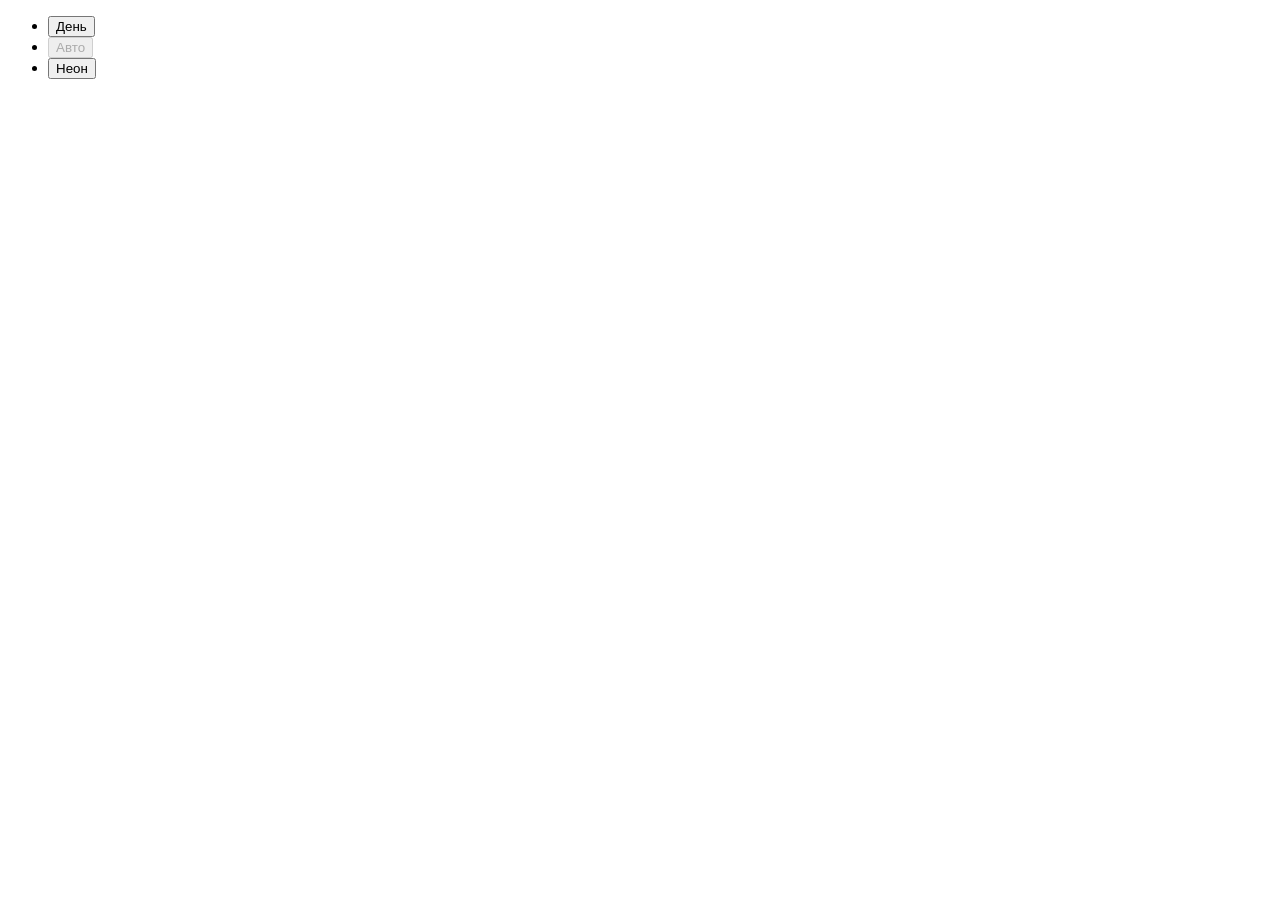
==== index.html @ 3987cfb6 "Initial commit" ====
<!DOCTYPE html>
<html lang="ru">
  <head>
    <meta charset="UTF-8" />
    <meta http-equiv="X-UA-Compatible" content="IE=edge" />
    <meta name="viewport" content="width=device-width, initial-scale=1.0" />
    <title>Сложно сосредоточиться</title>
  </head>
  <body class="page">
    <header class="header decorated-zone">
      <nav class="header__theme-menu">
        <ul class="header__theme-menu-list">
          <li class="header__theme-menu-item">
            <button
              class="header__theme-menu-button header__theme-menu-button_type_light"
            >
              День
            </button>
          </li>
          <li class="header__theme-menu-item">
            <button
              class="header__theme-menu-button header__theme-menu-button_active header__theme-menu-button_type_auto"
              disabled
            >
              Авто
            </button>
          </li>
          <li class="header__theme-menu-item">
            <button
              class="header__theme-menu-button header__theme-menu-button_type_dark"
            >
              Неон
            </button>
          </li>
        </ul>
      </nav>
    </header>
    <script src="./scripts/script.js"></script>
  </body>
</html>
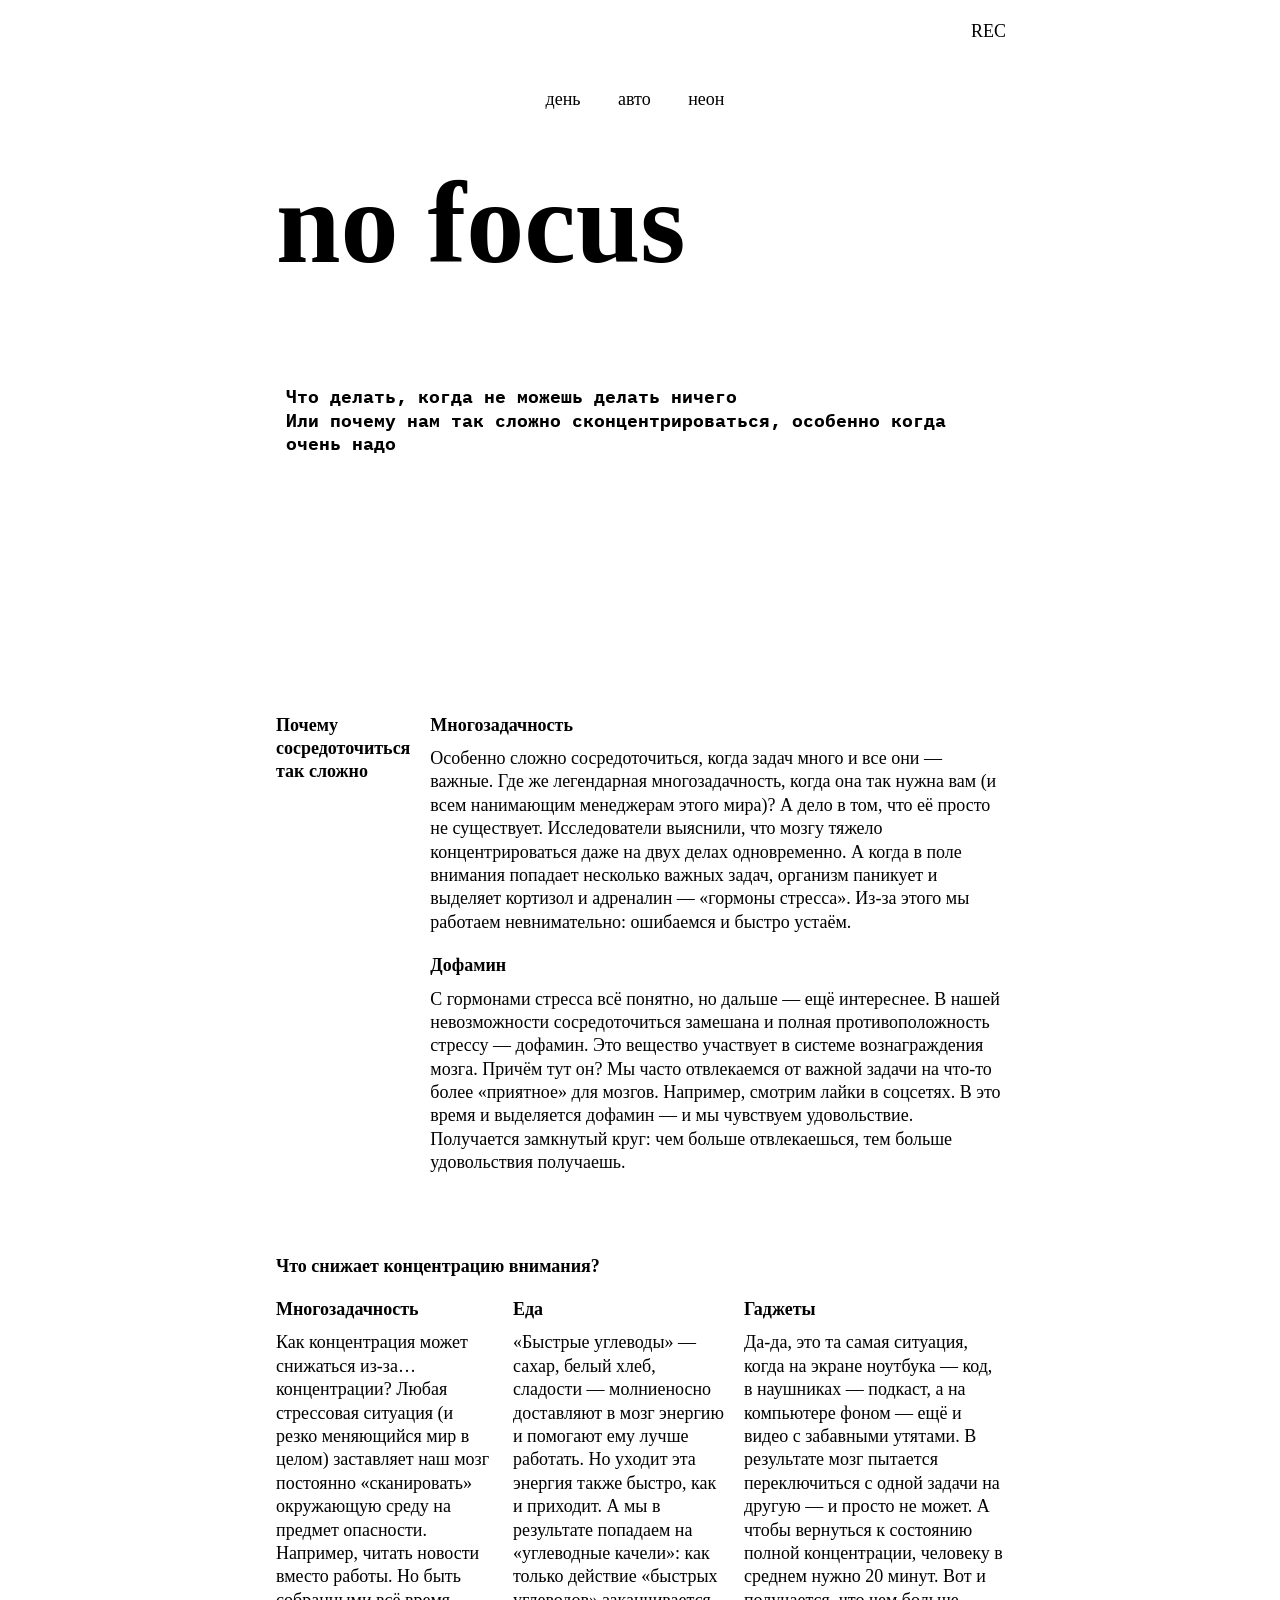
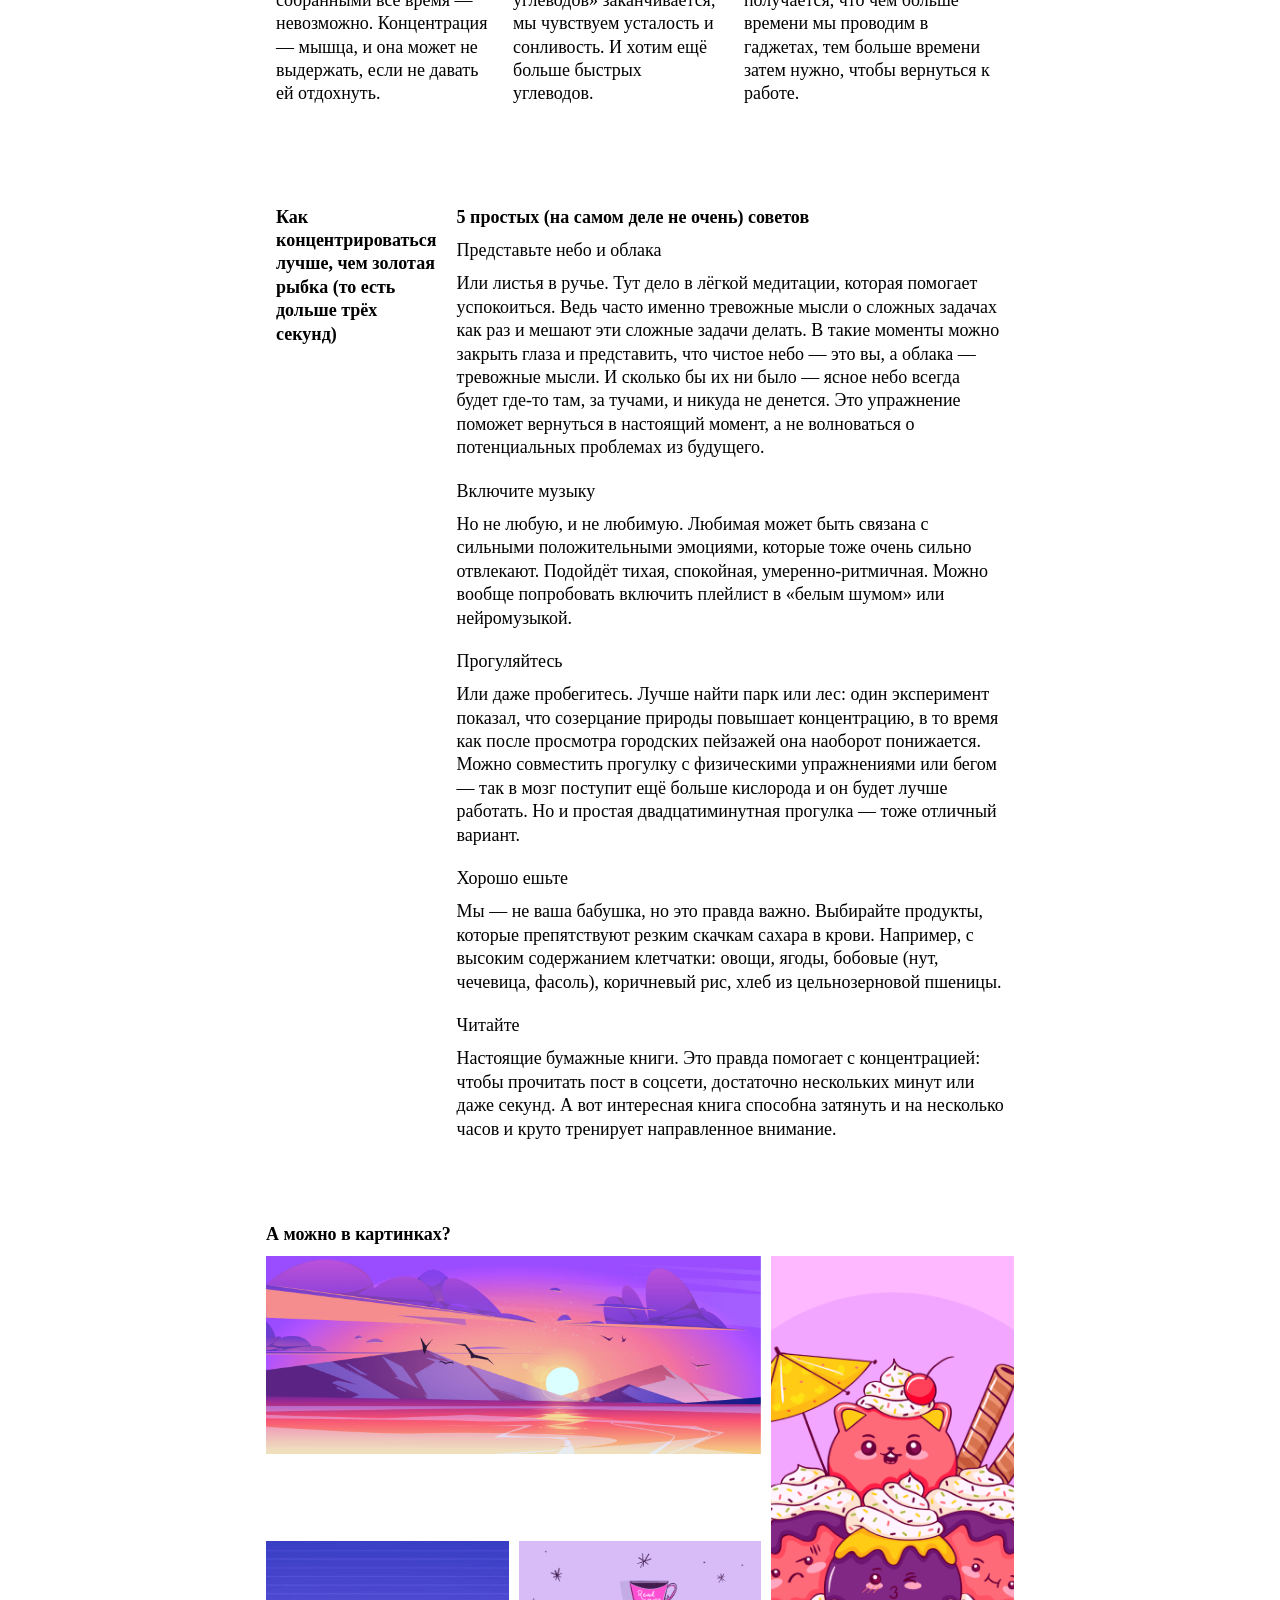
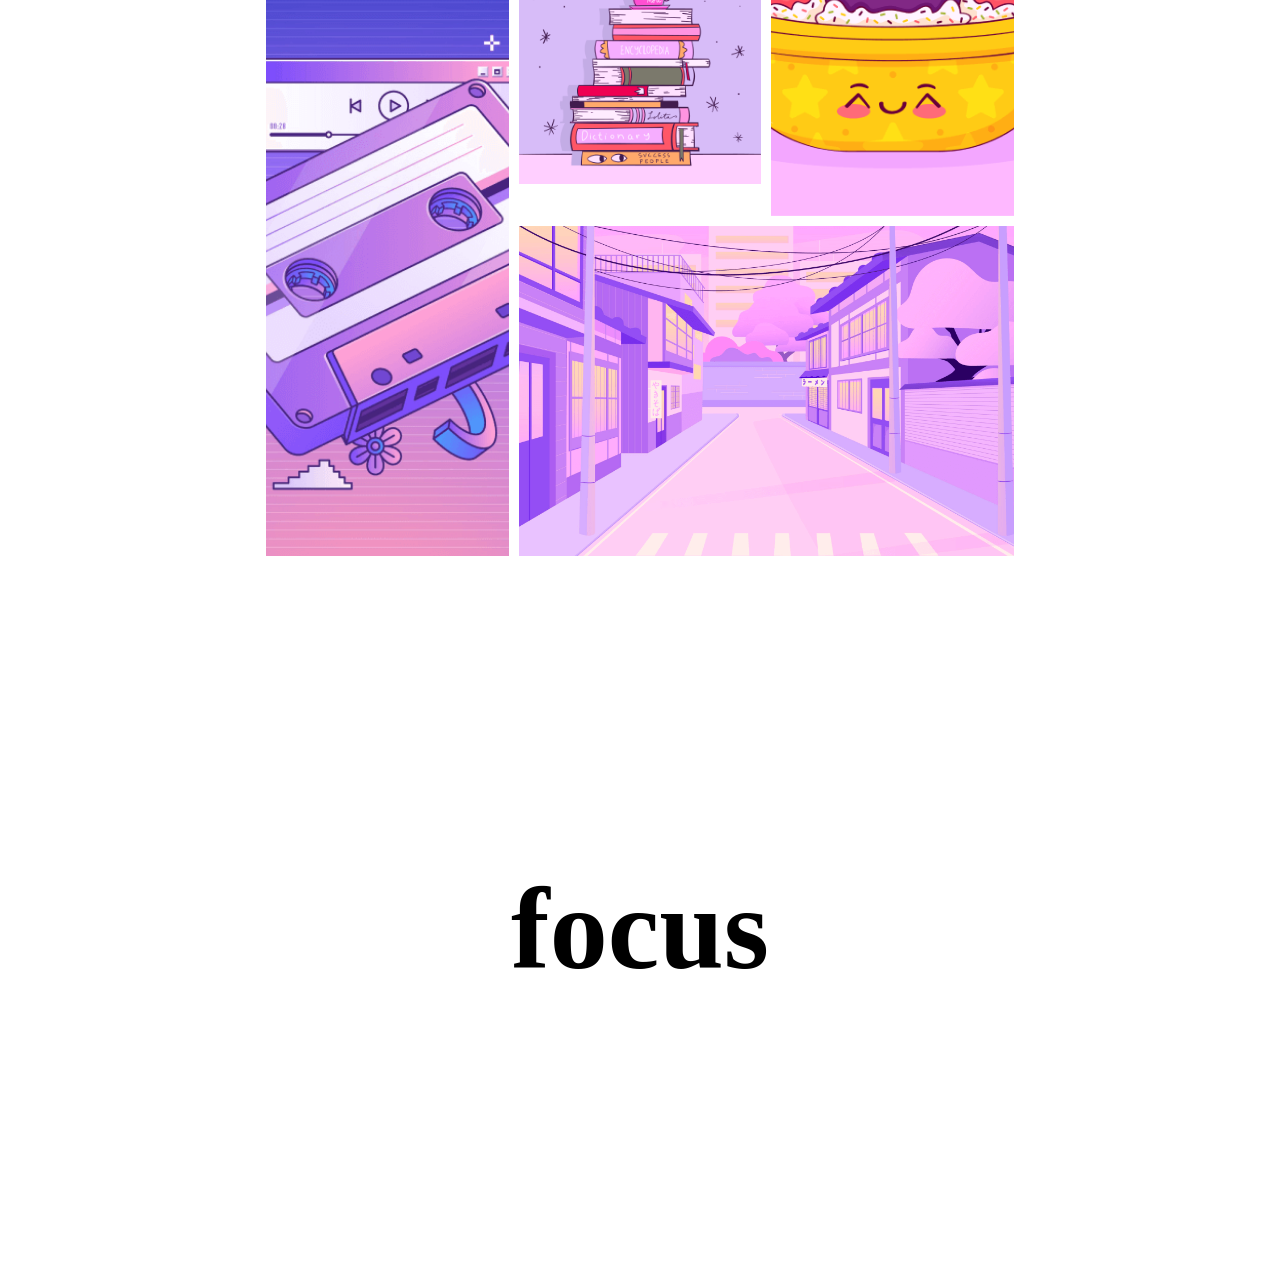
==== commit 0877e189: "first" ====
--- a/index.html
+++ b/index.html
@@ -4,10 +4,19 @@
     <meta charset="UTF-8" />
     <meta http-equiv="X-UA-Compatible" content="IE=edge" />
     <meta name="viewport" content="width=device-width, initial-scale=1.0" />
+    <meta name="color-scheme" content="light dark">
     <title>Сложно сосредоточиться</title>
+    <link rel="stylesheet" href="./fonts/fonts.css">
+    <link rel="stylesheet" href="./styles/globals.css">
+    <link rel="stylesheet" href="./styles/variables.css">
+    <link rel="stylesheet" href="./styles/style.css">
+    <link rel="stylesheet" href="./styles/dark.css">
+    <link rel="stylesheet" href="./styles/light.css">
+    <link rel="icon" href="./images/favicon.ico">
   </head>
   <body class="page">
-    <header class="header decorated-zone">
+    <header class="content-section header decorated-zone">
+    <div class="header-rec"></div>
       <nav class="header__theme-menu">
         <ul class="header__theme-menu-list">
           <li class="header__theme-menu-item">
@@ -34,7 +43,84 @@
           </li>
         </ul>
       </nav>
+      <h1 class="header-title title-decor mb-55">no focus</h1>
+      <p class="header-text"> <span class="bg-pink">Что делать, когда не можешь делать ничего <br>
+        Или почему нам так сложно сконцентрироваться, особенно когда очень надо</p>
     </header>
+    <main class="main">
+      <section class="why content-section">
+        <h2 class="heading mb-20">Почему сосредоточиться так сложно</h2>
+        <ul class="why-ul-list">
+          <li>
+            <h3 class="heading"><span class="bg-pink">
+              Многозадачность</span>
+            </h3>
+            <p class="section-text mb-20">Особенно сложно сосредоточиться, когда задач много и все они — важные. Где же легендарная многозадачность, когда она так нужна вам (и всем нанимающим менеджерам этого мира)? А дело в том, что её просто не существует. Исследователи выяснили, что мозгу тяжело концентрироваться даже на двух делах одновременно. А когда в поле внимания попадает несколько важных задач, организм паникует и выделяет кортизол и адреналин — «гормоны стресса». Из-за этого мы работаем невнимательно: ошибаемся и быстро устаём.</p>
+          </li>
+          <li>
+            <h3 class="heading"><span class="bg-pink">Дофамин</span></h3>
+            <p class="section-text">С гормонами стресса всё понятно, но дальше — ещё интереснее. В нашей невозможности сосредоточиться замешана и полная противоположность стрессу — дофамин. Это вещество участвует в системе вознаграждения мозга. Причём тут он? Мы часто отвлекаемся от важной задачи на что-то более «приятное» для мозгов. Например, смотрим лайки в соцсетях. В это время и выделяется дофамин — и мы чувствуем удовольствие. Получается замкнутый круг: чем больше отвлекаешься, тем больше удовольствия получаешь.</p>
+          </li>
+        </ul>
+      </section>
+      <section class="reasons content-section">
+        <h2 class="heading mb-20">Что снижает концентрацию внимания?</h2>
+        <ul class="reasons-row">
+          <li>
+            <h3 class="heading"><span class="bg-pink">Многозадачность</span></h3>
+            <p class="section-text mb-20">Как концентрация может снижаться из-за… концентрации? Любая стрессовая ситуация (и резко меняющийся мир в целом) заставляет наш мозг постоянно «сканировать» окружающую среду на предмет опасности. Например, читать новости вместо работы. Но быть собранными всё время — невозможно. Концентрация — мышца, и она может не выдержать, если не давать ей отдохнуть.</p>
+          </li>
+          <li>
+            <h3 class="heading"><span class="bg-pink">Еда</span></h3>
+            <p class="section-text mb-20">«Быстрые углеводы» — сахар, белый хлеб, сладости — молниеносно доставляют в мозг энергию и помогают ему лучше работать. Но уходит эта энергия также быстро, как и приходит. А мы в результате попадаем на «углеводные качели»: как только действие «быстрых углеводов» заканчивается, мы чувствуем усталость и сонливость. И хотим ещё больше быстрых углеводов.</p>
+          </li>
+          <li>
+            <h3 class="heading"><span class="bg-pink">Гаджеты</span></h3>
+            <p class="section-text">Да-да, это та самая ситуация, когда на экране ноутбука — код, в наушниках — подкаст, а на компьютере фоном — ещё и видео с забавными утятами. В результате мозг пытается переключиться с одной задачи на другую — и просто не может. А чтобы вернуться к состоянию полной концентрации, человеку в среднем нужно 20 минут. Вот и получается, что чем больше времени мы проводим в гаджетах, тем больше времени затем нужно, чтобы вернуться к работе.</p>
+          </li>
+        </ul>
+      </section>
+      <section class="advices content-section">
+        <h2 class="heading mb-20">Как концентрироваться лучше, чем золотая рыбка (то есть дольше трёх секунд)</h2>
+        <div>
+          <h3 class="heading"><span class="bg-pink">5 простых (на самом деле не очень) советов</span></h3>
+          <ul>
+            <li>
+              <h3 class="heading heading-2"><span class="bg-pink">Представьте небо и облака</span></h3>
+              <p class="section-text mb-20">Или листья в ручье. Тут дело в лёгкой медитации, которая помогает успокоиться. Ведь часто именно тревожные мысли о сложных задачах как раз и мешают эти сложные задачи делать. В такие моменты можно закрыть глаза и представить, что чистое небо — это вы, а облака — тревожные мысли. И сколько бы их ни было — ясное небо всегда будет где-то там, за тучами, и никуда не денется. Это упражнение поможет вернуться в настоящий момент, а не волноваться о потенциальных проблемах из будущего.</p>
+            </li>
+            <li>
+              <h3 class="heading heading-2"><span class="bg-pink">Включите музыку</span></h3>
+              <p class="section-text mb-20">Но не любую, и не любимую. Любимая может быть связана с сильными положительными эмоциями, которые тоже очень сильно отвлекают. Подойдёт тихая, спокойная, умеренно-ритмичная. Можно вообще попробовать включить плейлист в «белым шумом» или нейромузыкой.</p>
+            </li>
+            <li>
+              <h3 class="heading heading-2"><span class="bg-pink">Прогуляйтесь</span></h3>
+              <p class="section-text mb-20">Или даже пробегитесь. Лучше найти парк или лес: один эксперимент показал, что созерцание природы повышает концентрацию, в то время как после просмотра городских пейзажей она наоборот понижается. Можно совместить прогулку с физическими упражнениями или бегом — так в мозг поступит ещё больше кислорода и он будет лучше работать. Но и простая двадцатиминутная прогулка — тоже отличный вариант.</p>
+            </li>
+            <li>
+              <h3 class=" heading heading-2"><span class="bg-pink">Хорошо ешьте</span></h3>
+              <p class="section-text mb-20">Мы — не ваша бабушка, но это правда важно. Выбирайте продукты, которые препятствуют резким скачкам сахара в крови. Например, с высоким содержанием клетчатки: овощи, ягоды, бобовые (нут, чечевица, фасоль), коричневый рис, хлеб из цельнозерновой пшеницы.</p>
+            </li>
+            <li>
+              <h3 class="heading heading-2"><span class="bg-pink">Читайте</span></h3>
+              <p class="section-text">Настоящие бумажные книги. Это правда помогает с концентрацией: чтобы прочитать пост в соцсети, достаточно нескольких минут или даже секунд. А вот интересная книга способна затянуть и на несколько часов и круто тренирует направленное внимание.</p>
+            </li>
+          </ul>
+        </div>
+      </section>
+      <section class="gallery content-section">
+        <h2 class="heading"><span class="bg-pink">А можно в картинках?</span></h2>
+        <div class="photo-grid">
+          <img class="img-1" src="./images/sunset.png" alt="закат">
+          <img class="img-2" src="./images/ice-cream.png" alt="мороженое">
+          <img class="img-3" src="./images/tape.png" alt="кассета">
+          <img class="img-4" src="./images/books.png" alt="книги">
+          <img  class="img-5" src="./images/street.png" alt="улица">
+        </div>
+      </section>
+    <footer class="content-section footer decorated-zone">
+      <h2 class="footer-title title-decor">focus</h2>
+    </footer>
     <script src="./scripts/script.js"></script>
   </body>
 </html>
--- a/fonts/fonts.css
+++ b/fonts/fonts.css
@@ -0,0 +1,13 @@
+@font-face {
+  font-family: 'IBM Plex mono';
+  src: url(./IBMPlexMono-Regular.woff) format('woff');
+  font-weight: normal;
+  font-display: swap;
+}
+
+@font-face {
+  font-family: 'IBM Plex mono';
+  src: url(./IBMPlexMono-Bold.woff) format('woff');
+  font-weight: bold;
+  font-display: swap;
+}
--- a/styles/globals.css
+++ b/styles/globals.css
@@ -0,0 +1,44 @@
+/* Глобальные стили для проекта, их можно дополнять и менять по желанию */
+
+*,
+*::before,
+*::after {
+  box-sizing: border-box;
+  padding: 0;  /* Сброс внутренних отступов во всём проекте */
+}
+
+body {
+  font-family: "IBM Plex mono, monospace";
+  min-inline-size: 375px;
+  max-inline-size: 1440px;
+  margin: 0 auto;
+}
+
+h1,
+h2,
+h3,
+h4,
+h5,
+h6,
+p {
+  margin: 0;
+}
+
+ul {
+  margin: 0;
+  padding: 0;
+  list-style: none;
+}
+
+picture {
+  margin: 0;
+  padding: 0;
+}
+
+button,
+a {
+  color: currentColor;
+  font-family: inherit;
+  font-size: inherit;
+  line-height: inherit;
+}
--- a/styles/variables.css
+++ b/styles/variables.css
@@ -0,0 +1,15 @@
+/*
+  Переменные для вашего проекта
+  и их переопределение под различные устройства
+*/
+.root {
+  --main-font: "IBM Plex Mono", monospace, sans-serif;
+  --bg-color: rgb(255, 241, 247);
+  --text-color: rgb(53, 52, 48);
+  --accent-color: rgb(255, 141, 203);
+  --heading-color: rgb(255, 194, 230);
+
+  --rec-light-visibility: hidden;
+  --rec-dark-visibility: visible;
+}
+
--- a/styles/style.css
+++ b/styles/style.css
@@ -0,0 +1,277 @@
+/* Основные стили проекта. Это стили для темы, которую вы верстаете первой. */
+
+.page {
+  /* сохраните в разметке и стилях класс page. На его основе работает скрипт. */
+  inline-size: 100%;
+  max-inline-size: 668px;
+  /* margin: auto; надо или нет?*/
+  color:var(--text-color);
+  font-weight: 400;
+}
+
+
+.header {
+  display: grid;
+  grid-template-rows: 1fr min-content 1fr;
+  min-height: 648px;
+  position: relative;
+  padding: 76.5px 10px 66px;
+}
+
+/* ul в header, стилизация навигации*/
+.header__theme-menu-list {
+  text-align: right;         /*навигация справа*/
+  padding: 66.5px 0 66.5px;  /*отступы от навигации*/
+}
+
+
+
+.header-rec {
+  display: inline-flex;
+  position: absolute;
+  border-right: 1px solid var(--text-color);
+  border-top: 1px solid var(--text-color);
+  height: 25px;
+  width: 25px;
+  right: 28px;
+  top: 20px;
+}
+
+.header-rec::before {
+  content: "rec";
+  text-transform: uppercase;
+  line-height: 23.4px;
+  display: inline-block;
+  font-size: 18px;
+  font-weight: 400;
+}
+
+.header-rec::after {
+  content: "";
+  display: inline-block;
+  border-radius: 50%;
+  inline-size: 9px;
+  block-size: 9px;
+}
+
+/*навигация в хедере*/
+.header__theme-menu-list {
+  display: flex;
+  flex-direction: column;
+  gap: 11.5px;
+  text-align: right;
+  justify-content: center;
+  font-family: var(--main-font);
+  font-size: 18px;
+  padding-right: 10px;
+}
+
+.header__theme-menu-button {
+  font-family: var(--main-font);
+  font-size: 18px;
+  font-weight: 400;
+  line-height: 18px;
+  color: var(--text-color);
+  text-align: center;
+  text-transform: lowercase;
+  padding: 1.5px 13px;
+  background: transparent;
+  border: 1px solid var(--text-color);
+  cursor: pointer;
+}
+
+.header__theme-menu-button:hover {
+  border: 1px solid rgba(50, 49, 45, 0.4);
+}
+
+.header__theme-menu-button:focus {
+  outline: none;
+}
+
+.header__theme-menu-button:focus-visible {
+  border-block-end: 1px solid var(--text-color);
+}
+
+.decorated-zone {
+  position: relative;
+}
+
+.header-title {
+  margin-block-end: 55px;
+}
+
+.title-decor {
+  font-family: var(--main-font);
+  color: var(--heading-color);
+  font-size: 116px;
+  font-weight: 700;
+  line-height: 82.5%;
+  text-shadow: 4px 4px 0 var(--accent-color);
+}
+
+.header-text {
+  font-weight: 700;
+  line-height: 23.4px;
+  color: var(--text-color);
+  font-size: 18px;
+  font-family: 'IBM Plex mono';
+  padding: 0 10px 56px;
+}
+
+.heading {
+  font-family: var(--main-font);
+  font-weight: 700;
+  line-height: 23.4px;
+  font-size: 18px;
+}
+
+.heading-2 {
+  font-weight: 400;
+  color: rgba(53, 52, 48, 1);
+}
+
+.section-text{
+  font-family: var(--main-font);
+  font-weight: 400;
+  line-height: 23.4px;
+  font-size: 18px;
+}
+
+.content-section {
+  background: var(--bg-color);
+}
+
+.mb-20 {
+  margin-block-end: 20px;
+}
+
+.mb-50 {
+  margin-block-end: 50px;
+}
+
+.why {
+  padding: 40px 10px 50px;
+}
+
+.reasons {
+  padding: 0 10px 50px;
+}
+
+.advices {
+  padding: 0 10px 50px;
+}
+
+.gallery {
+  padding: 0 10px 40px;
+}
+
+.footer {
+  display: flex;
+  justify-content: center;
+  align-items: center;
+  padding: 0 10px;
+  min-block-size: 667px;
+}
+
+/*стилизуем розовым цветом*/
+.bg-pink {
+  background-color: var(--accent-color);;
+  display: block;
+  color: black;
+  margin-block-end: 10px;
+}
+
+img {
+  max-width: 100%;
+  object-fit: cover;
+  object-position: center;
+}
+
+/* -------------------------------------------- */
+@media (min-width: 768px) {
+  .page {
+    max-inline-size: 1024px;
+  }
+
+  .header-title {
+    margin-block-end: 162px;
+  }
+
+  .header {
+    padding: 192px 20px 164px;
+  }
+
+  .why {
+    padding: 60px 20px 80px;
+    display: flex;
+    gap: 20px;
+  }
+
+  .reasons {
+    padding: 0 20px 80px;
+  }
+
+  .advices {
+    padding: 0 20px 82px;
+    display: flex;
+    gap: 20px;
+  }
+
+  .photo-grid {
+    display: grid;
+    grid-template-columns: repeat(3, 1fr);
+    grid-template-rows: repeat(3, 1fr);
+    gap: 10px;
+    max-width: 100%;
+    max-height: 100vh;
+    object-fit: cover;
+  }
+
+  .img-1  {
+    grid-column: span 2;
+  }
+
+  .img-2 {
+    grid-row: span 2;
+    height: 100%;
+  }
+
+  .img-3  {
+    grid-row: span 2;
+    height: 100%;
+  }
+
+  .img-5  {
+    grid-column: span 2;
+  }
+}
+
+@media (min-width: 1024px) {
+  .page {
+    max-inline-size: 768px;
+  }
+
+  .header-title {
+    margin-block-end: 114px;
+  }
+
+  .header {
+    padding: 21.5px 20px 114px;
+  }
+
+  .header__theme-menu-list {
+    flex-direction: row;
+    align-items: start;
+  }
+
+  .why {
+    padding: 60px 20px 80px;
+    display: flex;
+    gap: 20px;
+  }
+
+  .reasons-row {
+    display: flex;
+    gap: 20px;
+  }
+}
--- a/styles/dark.css
+++ b/styles/dark.css
@@ -0,0 +1,16 @@
+/*
+  Специально для тёмной темы при наличии класса,
+  здесь окажутся стили, которые нужно переопределить принудительно,
+  переключая тему
+*/
+
+.page.theme_dark {
+  /* сохраните этот селектор в приведённом виде.
+    Так стили написанные ниже будут иметь больший вес,
+    чем стили в медиазапросе предпочтений пользователя
+  */
+  --bg-color: rgb(0, 0, 40);
+  --text-color: rgb(241, 178, 206);
+  --accent-color: rgb(255, 0, 112);
+  --heading-color: rgb(219, 0, 255);
+}
--- a/styles/light.css
+++ b/styles/light.css
@@ -0,0 +1,17 @@
+/*
+  Специально для светлой темы при наличии класса.
+  Здесь окажутся стили, которые нужно переопределить принудительно,
+  переключая тему
+*/
+
+.page.theme_light {
+  /* сохраните этот селектор в приведённом виде.
+    Так стили написанные ниже будут иметь больший вес,
+    чем стили в медиазапросе предпочтений пользователя
+  */
+  --main-font: "IBM Plex Mono", monospace, sans-serif;
+  --bg-color: rgb(255, 241, 247);
+  --text-color: rgb(53, 52, 48);
+  --accent-color: rgb(255, 141, 203);
+  --heading-color: rgb(255, 194, 230);
+}
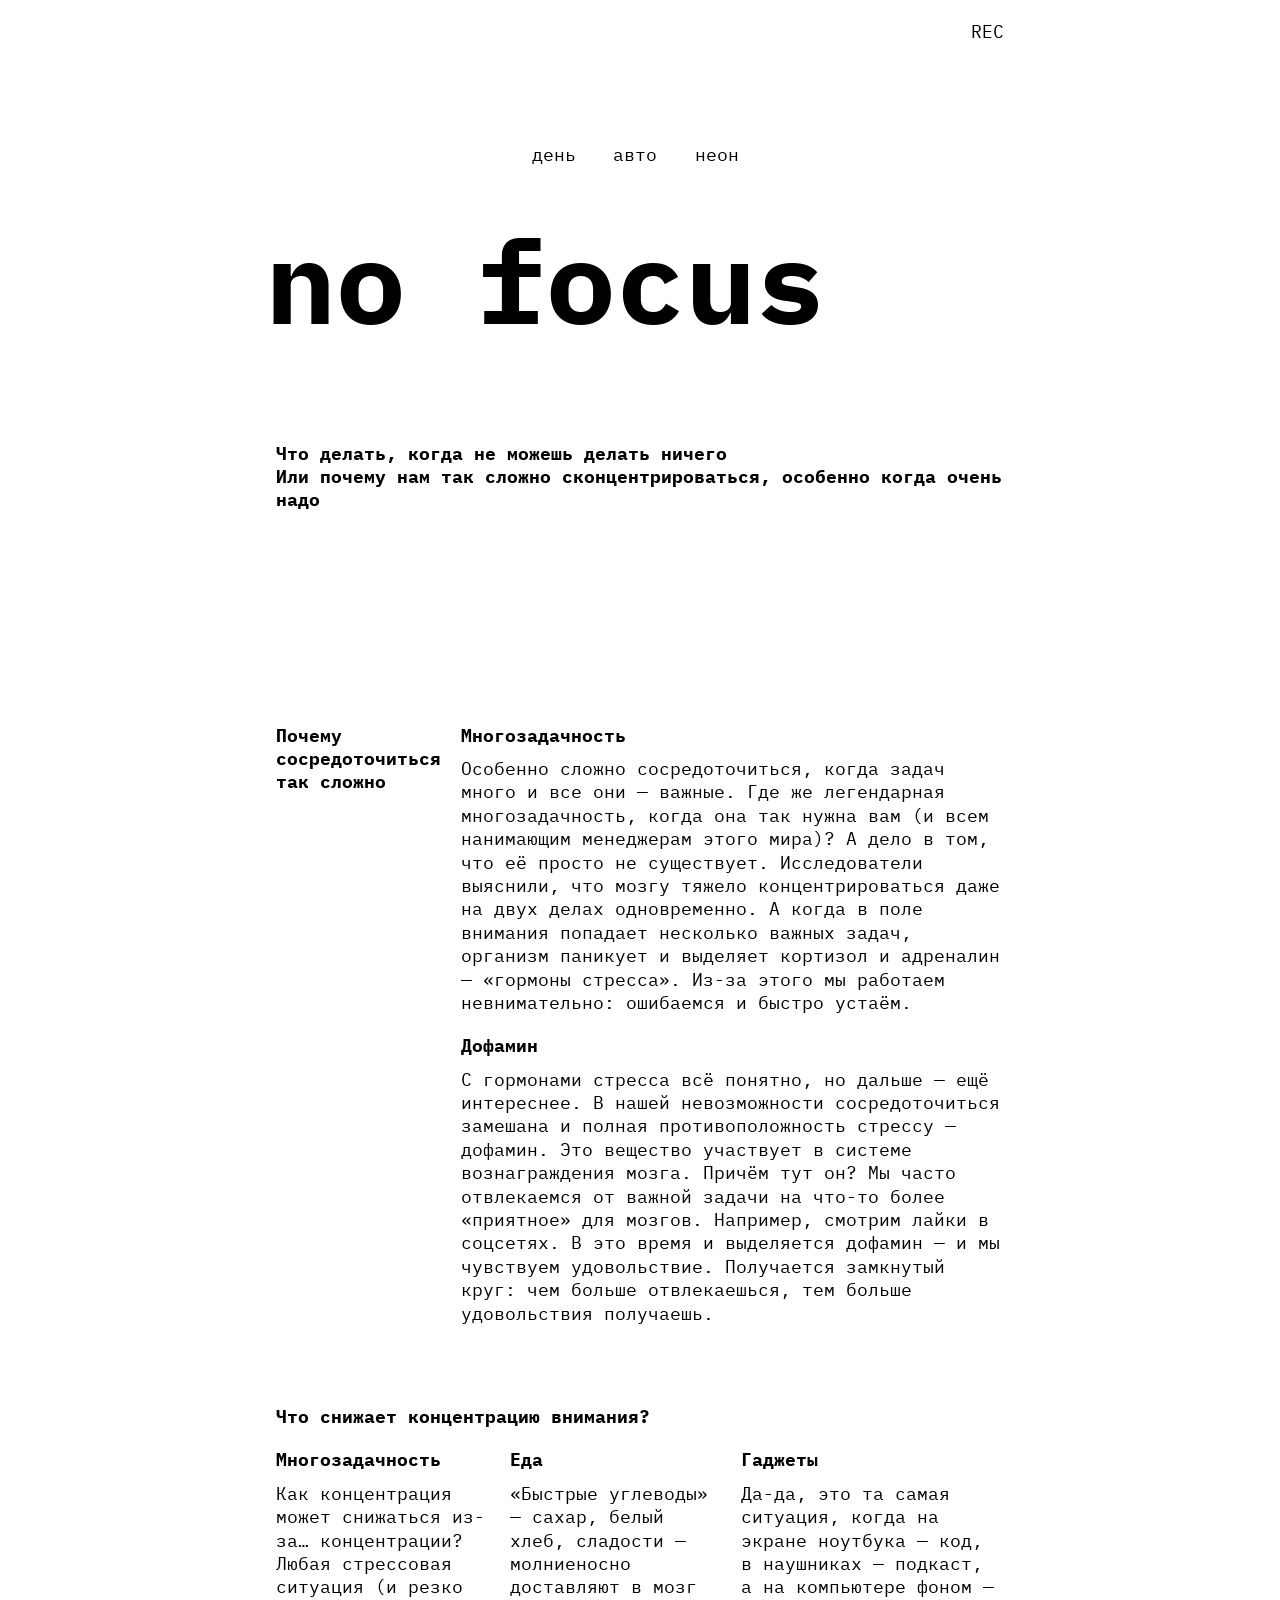
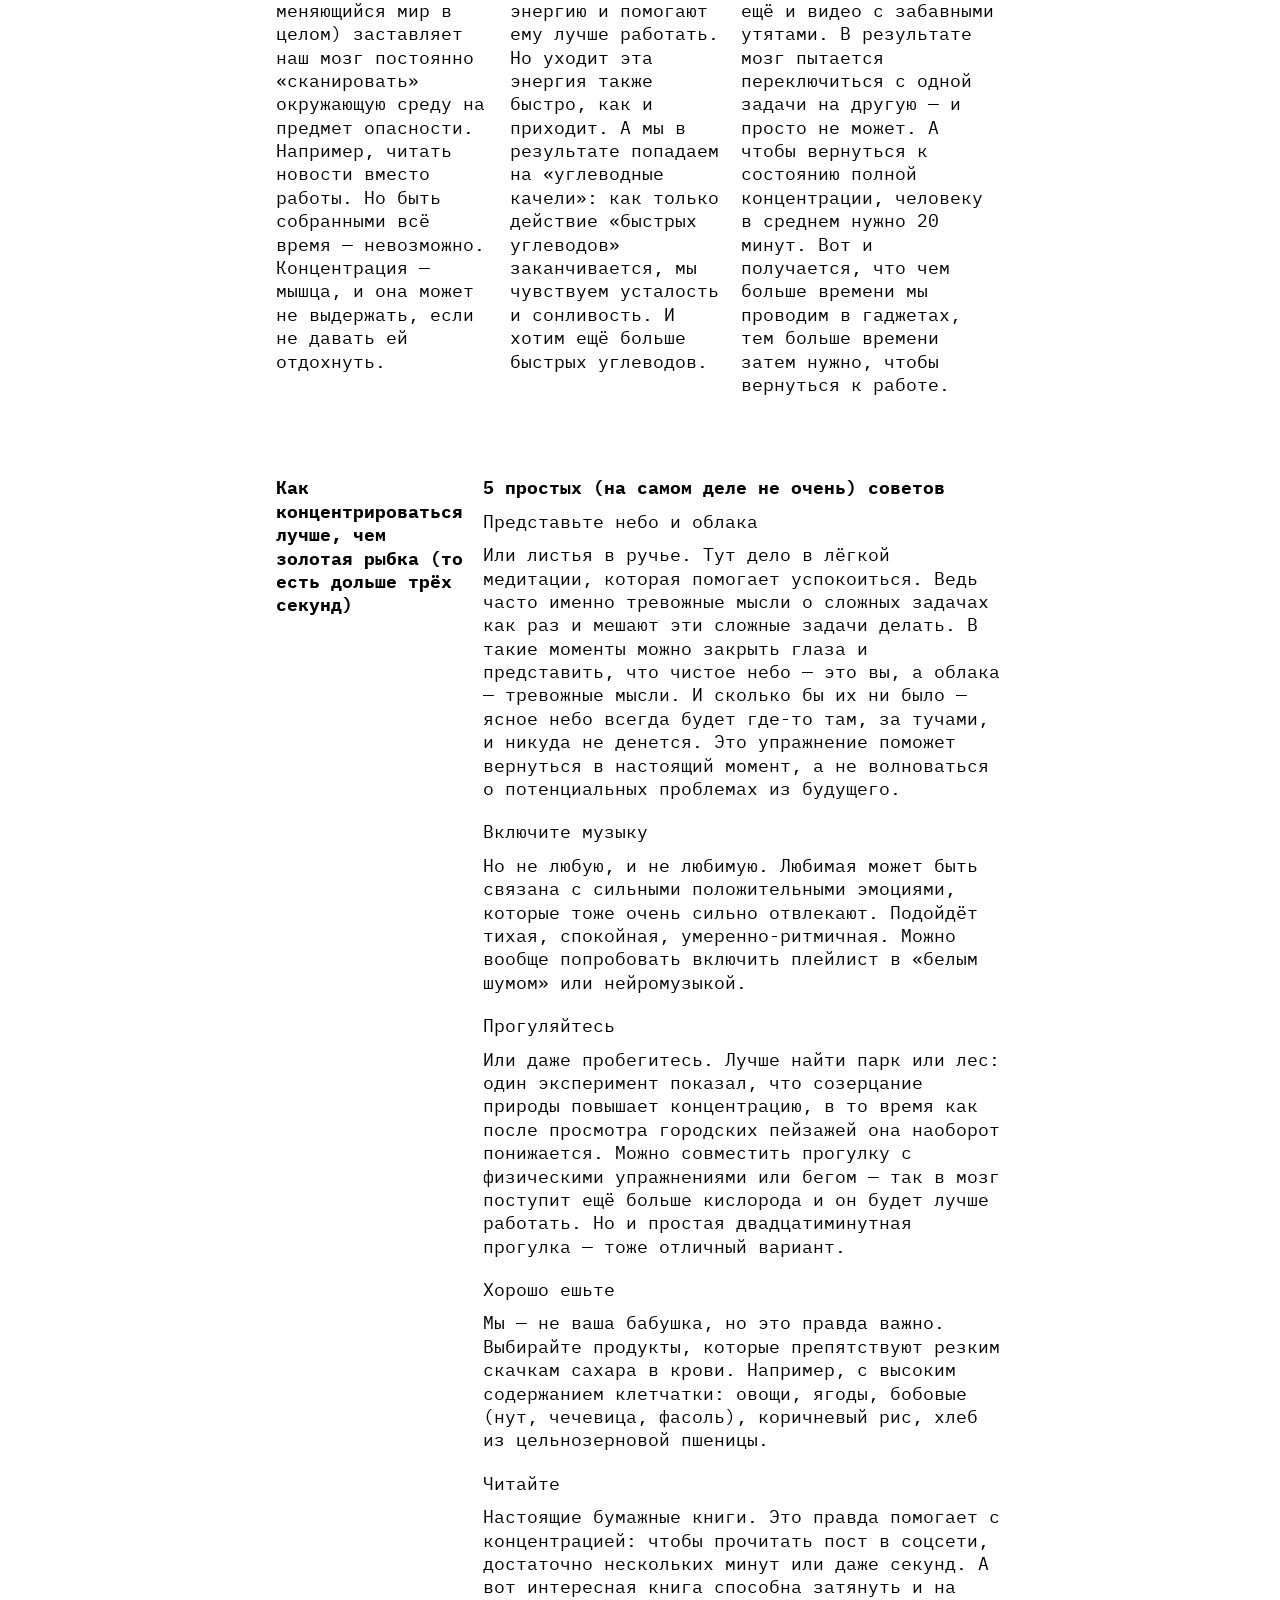
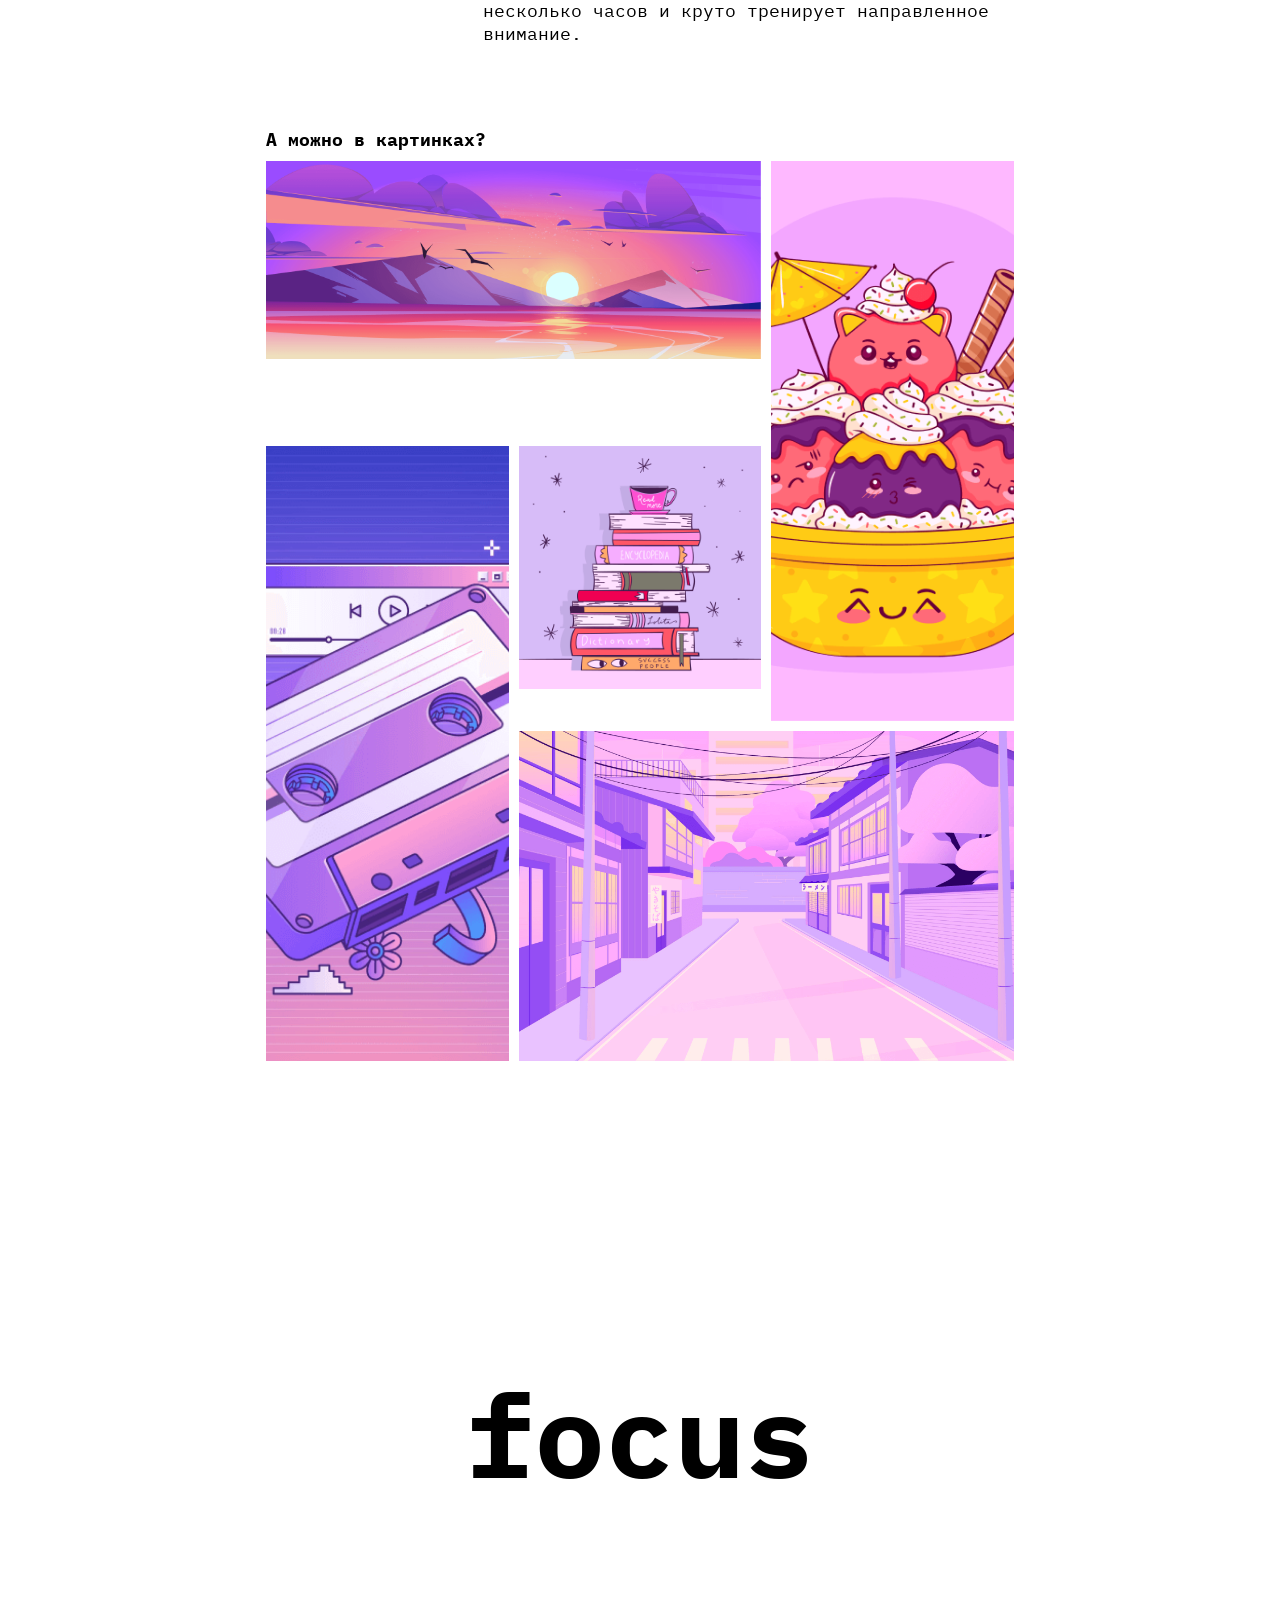
==== commit fe7097e8: "new" ====
--- a/index.html
+++ b/index.html
@@ -15,7 +15,7 @@
     <link rel="icon" href="./images/favicon.ico">
   </head>
   <body class="page">
-    <header class="content-section header decorated-zone">
+    <header class="content-section decorated-zone">
     <div class="header-rec"></div>
       <nav class="header__theme-menu">
         <ul class="header__theme-menu-list">
@@ -43,19 +43,19 @@
           </li>
         </ul>
       </nav>
-      <h1 class="header-title title-decor mb-55">no focus</h1>
-      <p class="header-text"> <span class="bg-pink">Что делать, когда не можешь делать ничего <br>
-        Или почему нам так сложно сконцентрироваться, особенно когда очень надо</p>
+      <h1 class="header-title title-decor">no focus</h1>
+      <p class="header-text"><span class="bg-pink">Что делать, когда не можешь делать ничего<br>
+        Или почему нам так сложно сконцентрироваться, особенно когда очень надо </span></p>
     </header>
-    <main class="main">
+    <main>
       <section class="why content-section">
-        <h2 class="heading mb-20">Почему сосредоточиться так сложно</h2>
-        <ul class="why-ul-list">
+        <h2 class="heading why-heading">Почему сосредоточиться так сложно</h2>
+        <ul class="why-list">
           <li>
             <h3 class="heading"><span class="bg-pink">
               Многозадачность</span>
             </h3>
-            <p class="section-text mb-20">Особенно сложно сосредоточиться, когда задач много и все они — важные. Где же легендарная многозадачность, когда она так нужна вам (и всем нанимающим менеджерам этого мира)? А дело в том, что её просто не существует. Исследователи выяснили, что мозгу тяжело концентрироваться даже на двух делах одновременно. А когда в поле внимания попадает несколько важных задач, организм паникует и выделяет кортизол и адреналин — «гормоны стресса». Из-за этого мы работаем невнимательно: ошибаемся и быстро устаём.</p>
+            <p class="section-text why-text">Особенно сложно сосредоточиться, когда задач много и все они — важные. Где же легендарная многозадачность, когда она так нужна вам (и всем нанимающим менеджерам этого мира)? А дело в том, что её просто не существует. Исследователи выяснили, что мозгу тяжело концентрироваться даже на двух делах одновременно. А когда в поле внимания попадает несколько важных задач, организм паникует и выделяет кортизол и адреналин — «гормоны стресса». Из-за этого мы работаем невнимательно: ошибаемся и быстро устаём.</p>
           </li>
           <li>
             <h3 class="heading"><span class="bg-pink">Дофамин</span></h3>
@@ -64,7 +64,7 @@
         </ul>
       </section>
       <section class="reasons content-section">
-        <h2 class="heading mb-20">Что снижает концентрацию внимания?</h2>
+        <h2 class="heading reason-heading">Что снижает концентрацию внимания?</h2>
         <ul class="reasons-row">
           <li>
             <h3 class="heading"><span class="bg-pink">Многозадачность</span></h3>
@@ -118,6 +118,7 @@
           <img  class="img-5" src="./images/street.png" alt="улица">
         </div>
       </section>
+    </main>
     <footer class="content-section footer decorated-zone">
       <h2 class="footer-title title-decor">focus</h2>
     </footer>
--- a/styles/globals.css
+++ b/styles/globals.css
@@ -8,7 +8,7 @@
 }
 
 body {
-  font-family: "IBM Plex mono, monospace";
+  font-family: "IBM Plex mono", monospace;
   min-inline-size: 375px;
   max-inline-size: 1440px;
   margin: 0 auto;
--- a/styles/style.css
+++ b/styles/style.css
@@ -4,13 +4,11 @@
   /* сохраните в разметке и стилях класс page. На его основе работает скрипт. */
   inline-size: 100%;
   max-inline-size: 668px;
-  /* margin: auto; надо или нет?*/
-  color:var(--text-color);
-  font-weight: 400;
-}
-
-
-.header {
+  color: var(--text-color);
+  font-weight: 400;
+}
+
+header {
   display: grid;
   grid-template-rows: 1fr min-content 1fr;
   min-height: 648px;
@@ -19,12 +17,11 @@
 }
 
 /* ul в header, стилизация навигации*/
+
 .header__theme-menu-list {
-  text-align: right;         /*навигация справа*/
-  padding: 66.5px 0 66.5px;  /*отступы от навигации*/
-}
-
-
+  text-align: right;
+  padding: 66.5px 0 66.5px;
+}
 
 .header-rec {
   display: inline-flex;
@@ -55,6 +52,7 @@
 }
 
 /*навигация в хедере*/
+
 .header__theme-menu-list {
   display: flex;
   flex-direction: column;
@@ -125,6 +123,18 @@
   font-size: 18px;
 }
 
+.why-heading {
+  margin-block-end: 20px;
+}
+
+.why-text {
+  margin-block-end: 20px;
+}
+
+.reason-heading {
+  margin-block-end: 20px;
+}
+
 .heading-2 {
   font-weight: 400;
   color: rgba(53, 52, 48, 1);
@@ -188,6 +198,7 @@
 }
 
 /* -------------------------------------------- */
+
 @media (min-width: 768px) {
   .page {
     max-inline-size: 1024px;
@@ -246,6 +257,8 @@
   }
 }
 
+/* ------------------------------------- */
+
 @media (min-width: 1024px) {
   .page {
     max-inline-size: 768px;
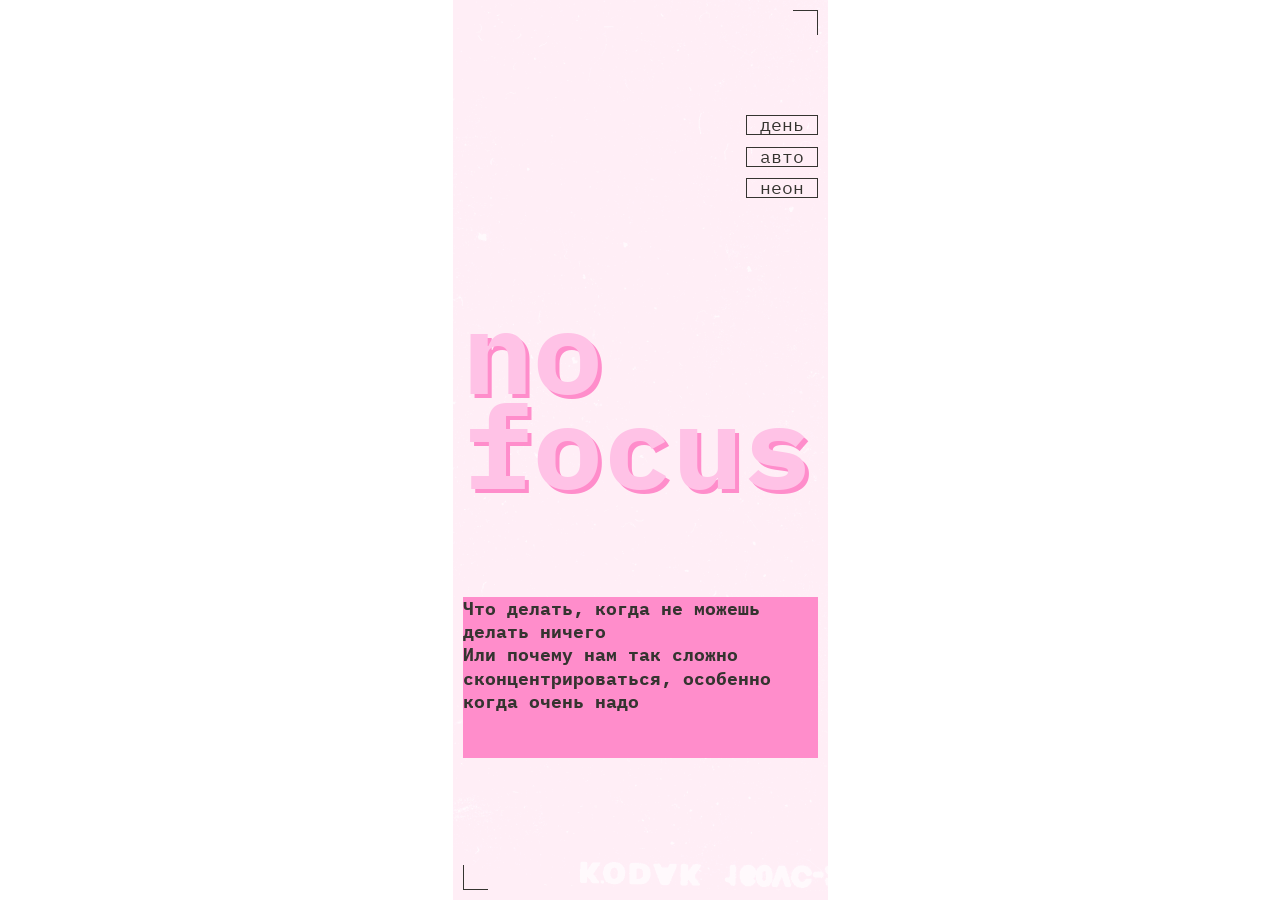
==== commit 013804e9: "сделала шапку с интерактивными состояниями, декоративыми уголками,изменила высоту у текста" ====
--- a/index.html
+++ b/index.html
@@ -4,19 +4,19 @@
     <meta charset="UTF-8" />
     <meta http-equiv="X-UA-Compatible" content="IE=edge" />
     <meta name="viewport" content="width=device-width, initial-scale=1.0" />
-    <meta name="color-scheme" content="light dark">
+    <meta name="color-scheme" content="light dark" />
     <title>Сложно сосредоточиться</title>
-    <link rel="stylesheet" href="./fonts/fonts.css">
-    <link rel="stylesheet" href="./styles/globals.css">
-    <link rel="stylesheet" href="./styles/variables.css">
-    <link rel="stylesheet" href="./styles/style.css">
-    <link rel="stylesheet" href="./styles/dark.css">
-    <link rel="stylesheet" href="./styles/light.css">
-    <link rel="icon" href="./images/favicon.ico">
+    <link rel="stylesheet" href="./fonts/fonts.css" />
+    <link rel="stylesheet" href="./styles/globals.css" />
+    <link rel="stylesheet" href="./styles/variables.css" />
+    <link rel="stylesheet" href="./styles/style.css" />
+    <link rel="stylesheet" href="./styles/dark.css" />
+    <link rel="icon" href="images/favicon.ico" sizes="any" />
+    <link rel="icon" href="images/favicon.svg" type="image/svg+xml" />
+    <link rel="apple-touch-icon" href="images/mobile-icon.png" />
   </head>
   <body class="page">
-    <header class="content-section decorated-zone">
-    <div class="header-rec"></div>
+    <header class="header content-section decorated-zone">
       <nav class="header__theme-menu">
         <ul class="header__theme-menu-list">
           <li class="header__theme-menu-item">
@@ -44,84 +44,10 @@
         </ul>
       </nav>
       <h1 class="header-title title-decor">no focus</h1>
-      <p class="header-text"><span class="bg-pink">Что делать, когда не можешь делать ничего<br>
-        Или почему нам так сложно сконцентрироваться, особенно когда очень надо </span></p>
+      <p class="header-text heading">Что делать, когда не можешь делать ничего<br>
+        Или почему нам так сложно сконцентрироваться, особенно когда очень надо</p>
     </header>
-    <main>
-      <section class="why content-section">
-        <h2 class="heading why-heading">Почему сосредоточиться так сложно</h2>
-        <ul class="why-list">
-          <li>
-            <h3 class="heading"><span class="bg-pink">
-              Многозадачность</span>
-            </h3>
-            <p class="section-text why-text">Особенно сложно сосредоточиться, когда задач много и все они — важные. Где же легендарная многозадачность, когда она так нужна вам (и всем нанимающим менеджерам этого мира)? А дело в том, что её просто не существует. Исследователи выяснили, что мозгу тяжело концентрироваться даже на двух делах одновременно. А когда в поле внимания попадает несколько важных задач, организм паникует и выделяет кортизол и адреналин — «гормоны стресса». Из-за этого мы работаем невнимательно: ошибаемся и быстро устаём.</p>
-          </li>
-          <li>
-            <h3 class="heading"><span class="bg-pink">Дофамин</span></h3>
-            <p class="section-text">С гормонами стресса всё понятно, но дальше — ещё интереснее. В нашей невозможности сосредоточиться замешана и полная противоположность стрессу — дофамин. Это вещество участвует в системе вознаграждения мозга. Причём тут он? Мы часто отвлекаемся от важной задачи на что-то более «приятное» для мозгов. Например, смотрим лайки в соцсетях. В это время и выделяется дофамин — и мы чувствуем удовольствие. Получается замкнутый круг: чем больше отвлекаешься, тем больше удовольствия получаешь.</p>
-          </li>
-        </ul>
-      </section>
-      <section class="reasons content-section">
-        <h2 class="heading reason-heading">Что снижает концентрацию внимания?</h2>
-        <ul class="reasons-row">
-          <li>
-            <h3 class="heading"><span class="bg-pink">Многозадачность</span></h3>
-            <p class="section-text mb-20">Как концентрация может снижаться из-за… концентрации? Любая стрессовая ситуация (и резко меняющийся мир в целом) заставляет наш мозг постоянно «сканировать» окружающую среду на предмет опасности. Например, читать новости вместо работы. Но быть собранными всё время — невозможно. Концентрация — мышца, и она может не выдержать, если не давать ей отдохнуть.</p>
-          </li>
-          <li>
-            <h3 class="heading"><span class="bg-pink">Еда</span></h3>
-            <p class="section-text mb-20">«Быстрые углеводы» — сахар, белый хлеб, сладости — молниеносно доставляют в мозг энергию и помогают ему лучше работать. Но уходит эта энергия также быстро, как и приходит. А мы в результате попадаем на «углеводные качели»: как только действие «быстрых углеводов» заканчивается, мы чувствуем усталость и сонливость. И хотим ещё больше быстрых углеводов.</p>
-          </li>
-          <li>
-            <h3 class="heading"><span class="bg-pink">Гаджеты</span></h3>
-            <p class="section-text">Да-да, это та самая ситуация, когда на экране ноутбука — код, в наушниках — подкаст, а на компьютере фоном — ещё и видео с забавными утятами. В результате мозг пытается переключиться с одной задачи на другую — и просто не может. А чтобы вернуться к состоянию полной концентрации, человеку в среднем нужно 20 минут. Вот и получается, что чем больше времени мы проводим в гаджетах, тем больше времени затем нужно, чтобы вернуться к работе.</p>
-          </li>
-        </ul>
-      </section>
-      <section class="advices content-section">
-        <h2 class="heading mb-20">Как концентрироваться лучше, чем золотая рыбка (то есть дольше трёх секунд)</h2>
-        <div>
-          <h3 class="heading"><span class="bg-pink">5 простых (на самом деле не очень) советов</span></h3>
-          <ul>
-            <li>
-              <h3 class="heading heading-2"><span class="bg-pink">Представьте небо и облака</span></h3>
-              <p class="section-text mb-20">Или листья в ручье. Тут дело в лёгкой медитации, которая помогает успокоиться. Ведь часто именно тревожные мысли о сложных задачах как раз и мешают эти сложные задачи делать. В такие моменты можно закрыть глаза и представить, что чистое небо — это вы, а облака — тревожные мысли. И сколько бы их ни было — ясное небо всегда будет где-то там, за тучами, и никуда не денется. Это упражнение поможет вернуться в настоящий момент, а не волноваться о потенциальных проблемах из будущего.</p>
-            </li>
-            <li>
-              <h3 class="heading heading-2"><span class="bg-pink">Включите музыку</span></h3>
-              <p class="section-text mb-20">Но не любую, и не любимую. Любимая может быть связана с сильными положительными эмоциями, которые тоже очень сильно отвлекают. Подойдёт тихая, спокойная, умеренно-ритмичная. Можно вообще попробовать включить плейлист в «белым шумом» или нейромузыкой.</p>
-            </li>
-            <li>
-              <h3 class="heading heading-2"><span class="bg-pink">Прогуляйтесь</span></h3>
-              <p class="section-text mb-20">Или даже пробегитесь. Лучше найти парк или лес: один эксперимент показал, что созерцание природы повышает концентрацию, в то время как после просмотра городских пейзажей она наоборот понижается. Можно совместить прогулку с физическими упражнениями или бегом — так в мозг поступит ещё больше кислорода и он будет лучше работать. Но и простая двадцатиминутная прогулка — тоже отличный вариант.</p>
-            </li>
-            <li>
-              <h3 class=" heading heading-2"><span class="bg-pink">Хорошо ешьте</span></h3>
-              <p class="section-text mb-20">Мы — не ваша бабушка, но это правда важно. Выбирайте продукты, которые препятствуют резким скачкам сахара в крови. Например, с высоким содержанием клетчатки: овощи, ягоды, бобовые (нут, чечевица, фасоль), коричневый рис, хлеб из цельнозерновой пшеницы.</p>
-            </li>
-            <li>
-              <h3 class="heading heading-2"><span class="bg-pink">Читайте</span></h3>
-              <p class="section-text">Настоящие бумажные книги. Это правда помогает с концентрацией: чтобы прочитать пост в соцсети, достаточно нескольких минут или даже секунд. А вот интересная книга способна затянуть и на несколько часов и круто тренирует направленное внимание.</p>
-            </li>
-          </ul>
-        </div>
-      </section>
-      <section class="gallery content-section">
-        <h2 class="heading"><span class="bg-pink">А можно в картинках?</span></h2>
-        <div class="photo-grid">
-          <img class="img-1" src="./images/sunset.png" alt="закат">
-          <img class="img-2" src="./images/ice-cream.png" alt="мороженое">
-          <img class="img-3" src="./images/tape.png" alt="кассета">
-          <img class="img-4" src="./images/books.png" alt="книги">
-          <img  class="img-5" src="./images/street.png" alt="улица">
-        </div>
-      </section>
-    </main>
-    <footer class="content-section footer decorated-zone">
-      <h2 class="footer-title title-decor">focus</h2>
-    </footer>
+    </header>
     <script src="./scripts/script.js"></script>
   </body>
 </html>
--- a/styles/globals.css
+++ b/styles/globals.css
@@ -4,7 +4,7 @@
 *::before,
 *::after {
   box-sizing: border-box;
-  padding: 0;  /* Сброс внутренних отступов во всём проекте */
+  padding: 0;
 }
 
 body {
--- a/styles/style.css
+++ b/styles/style.css
@@ -1,290 +1,105 @@
-/* Основные стили проекта. Это стили для темы, которую вы верстаете первой. */
+/* Основные стили проекта. Это стили для темы, которую вы верстаете первой, здесь же писать медиавыажения для адаптива под разные экраны */
 
 .page {
   /* сохраните в разметке и стилях класс page. На его основе работает скрипт. */
-  inline-size: 100%;
-  max-inline-size: 668px;
-  color: var(--text-color);
-  font-weight: 400;
+  width: 375px;
 }
 
-header {
-  display: grid;
-  grid-template-rows: 1fr min-content 1fr;
-  min-height: 648px;
-  position: relative;
-  padding: 76.5px 10px 66px;
+header,
+footer {
+  height: 100vh;
+  min-height: 668px;
 }
 
-/* ul в header, стилизация навигации*/
-
-.header__theme-menu-list {
-  text-align: right;
-  padding: 66.5px 0 66.5px;
+.header {
+  display: grid;
+  grid-template-rows: 1fr 1fr 1fr;
 }
 
-.header-rec {
-  display: inline-flex;
-  position: absolute;
-  border-right: 1px solid var(--text-color);
-  border-top: 1px solid var(--text-color);
-  height: 25px;
-  width: 25px;
-  right: 28px;
-  top: 20px;
+.header__theme-menu {
+  display: flex;
+  flex-direction: column;
+  justify-content: center;
+  align-items: flex-end;
 }
 
-.header-rec::before {
-  content: "rec";
-  text-transform: uppercase;
+.header p {
+  display: flex;
+  justify-content: center;
+  color: rgb(53, 52, 48);
+  font-family: "IBM Plex Mono";
+  font-size: 18px;
+  font-weight: 700;
   line-height: 23.4px;
-  display: inline-block;
+  text-align: left;
+  background: rgb(255, 141, 203);
+  height: 55%;
+}
+
+.header button {
+  color: rgb(53, 52, 48);
+  font-family: "IBM Plex Mono";
   font-size: 18px;
   font-weight: 400;
+  line-height: 18px;
+  cursor: pointer;
+  text-transform: lowercase;
+  padding: 0 13px;
+  border: 1px solid rgb(53, 52, 48);
+  background: transparent;
 }
 
-.header-rec::after {
-  content: "";
-  display: inline-block;
-  border-radius: 50%;
-  inline-size: 9px;
-  block-size: 9px;
+.header button:hover {
+  border: none;
+  outline: 1px solid rgba(255, 0, 112, 0.4);
+  color: rgb(255, 0, 112);
 }
 
-/*навигация в хедере*/
+.header button:focus {
+  border: none;
+  outline: none;
+  border-bottom: 1px solid rgb(255, 0, 112);
+}
 
 .header__theme-menu-list {
   display: flex;
   flex-direction: column;
   gap: 11.5px;
-  text-align: right;
-  justify-content: center;
-  font-family: var(--main-font);
-  font-size: 18px;
-  padding-right: 10px;
 }
 
-.header__theme-menu-button {
-  font-family: var(--main-font);
-  font-size: 18px;
-  font-weight: 400;
-  line-height: 18px;
-  color: var(--text-color);
-  text-align: center;
-  text-transform: lowercase;
-  padding: 1.5px 13px;
-  background: transparent;
-  border: 1px solid var(--text-color);
-  cursor: pointer;
+.decorated-zone::before {
+  position: absolute;
+  content: "";
+  border-top: 1px solid rgb(53, 52, 48);
+  border-right: 1px solid rgb(53, 52, 48);
+  width: 25px;
+  height: 25px;
+  justify-self: flex-end;
 }
 
-.header__theme-menu-button:hover {
-  border: 1px solid rgba(50, 49, 45, 0.4);
-}
-
-.header__theme-menu-button:focus {
-  outline: none;
-}
-
-.header__theme-menu-button:focus-visible {
-  border-block-end: 1px solid var(--text-color);
-}
-
-.decorated-zone {
-  position: relative;
-}
-
-.header-title {
-  margin-block-end: 55px;
-}
-
-.title-decor {
-  font-family: var(--main-font);
-  color: var(--heading-color);
-  font-size: 116px;
-  font-weight: 700;
-  line-height: 82.5%;
-  text-shadow: 4px 4px 0 var(--accent-color);
-}
-
-.header-text {
-  font-weight: 700;
-  line-height: 23.4px;
-  color: var(--text-color);
-  font-size: 18px;
-  font-family: 'IBM Plex mono';
-  padding: 0 10px 56px;
-}
-
-.heading {
-  font-family: var(--main-font);
-  font-weight: 700;
-  line-height: 23.4px;
-  font-size: 18px;
-}
-
-.why-heading {
-  margin-block-end: 20px;
-}
-
-.why-text {
-  margin-block-end: 20px;
-}
-
-.reason-heading {
-  margin-block-end: 20px;
-}
-
-.heading-2 {
-  font-weight: 400;
-  color: rgba(53, 52, 48, 1);
-}
-
-.section-text{
-  font-family: var(--main-font);
-  font-weight: 400;
-  line-height: 23.4px;
-  font-size: 18px;
+.decorated-zone::after {
+  position: absolute;
+  content: "";
+  border-bottom: 1px solid rgb(53, 52, 48);
+  border-left: 1px solid rgb(53, 52, 48);
+  width: 25px;
+  height: 25px;
+  align-self: end;
 }
 
 .content-section {
-  background: var(--bg-color);
+  background-image: url(../images/cover-image-light.png);
 }
 
-.mb-20 {
-  margin-block-end: 20px;
+.header {
+  padding: 10px;
 }
 
-.mb-50 {
-  margin-block-end: 50px;
+.header h1 {
+  font-family: "IBM Plex Mono";
+  font-size: 116px;
+  color: rgb(255, 194, 230);
+  font-weight: 700;
+  line-height: 82.5%;
+  text-shadow: 4px 4px 0 rgb(255, 141, 203);
 }
-
-.why {
-  padding: 40px 10px 50px;
-}
-
-.reasons {
-  padding: 0 10px 50px;
-}
-
-.advices {
-  padding: 0 10px 50px;
-}
-
-.gallery {
-  padding: 0 10px 40px;
-}
-
-.footer {
-  display: flex;
-  justify-content: center;
-  align-items: center;
-  padding: 0 10px;
-  min-block-size: 667px;
-}
-
-/*стилизуем розовым цветом*/
-.bg-pink {
-  background-color: var(--accent-color);;
-  display: block;
-  color: black;
-  margin-block-end: 10px;
-}
-
-img {
-  max-width: 100%;
-  object-fit: cover;
-  object-position: center;
-}
-
-/* -------------------------------------------- */
-
-@media (min-width: 768px) {
-  .page {
-    max-inline-size: 1024px;
-  }
-
-  .header-title {
-    margin-block-end: 162px;
-  }
-
-  .header {
-    padding: 192px 20px 164px;
-  }
-
-  .why {
-    padding: 60px 20px 80px;
-    display: flex;
-    gap: 20px;
-  }
-
-  .reasons {
-    padding: 0 20px 80px;
-  }
-
-  .advices {
-    padding: 0 20px 82px;
-    display: flex;
-    gap: 20px;
-  }
-
-  .photo-grid {
-    display: grid;
-    grid-template-columns: repeat(3, 1fr);
-    grid-template-rows: repeat(3, 1fr);
-    gap: 10px;
-    max-width: 100%;
-    max-height: 100vh;
-    object-fit: cover;
-  }
-
-  .img-1  {
-    grid-column: span 2;
-  }
-
-  .img-2 {
-    grid-row: span 2;
-    height: 100%;
-  }
-
-  .img-3  {
-    grid-row: span 2;
-    height: 100%;
-  }
-
-  .img-5  {
-    grid-column: span 2;
-  }
-}
-
-/* ------------------------------------- */
-
-@media (min-width: 1024px) {
-  .page {
-    max-inline-size: 768px;
-  }
-
-  .header-title {
-    margin-block-end: 114px;
-  }
-
-  .header {
-    padding: 21.5px 20px 114px;
-  }
-
-  .header__theme-menu-list {
-    flex-direction: row;
-    align-items: start;
-  }
-
-  .why {
-    padding: 60px 20px 80px;
-    display: flex;
-    gap: 20px;
-  }
-
-  .reasons-row {
-    display: flex;
-    gap: 20px;
-  }
-}
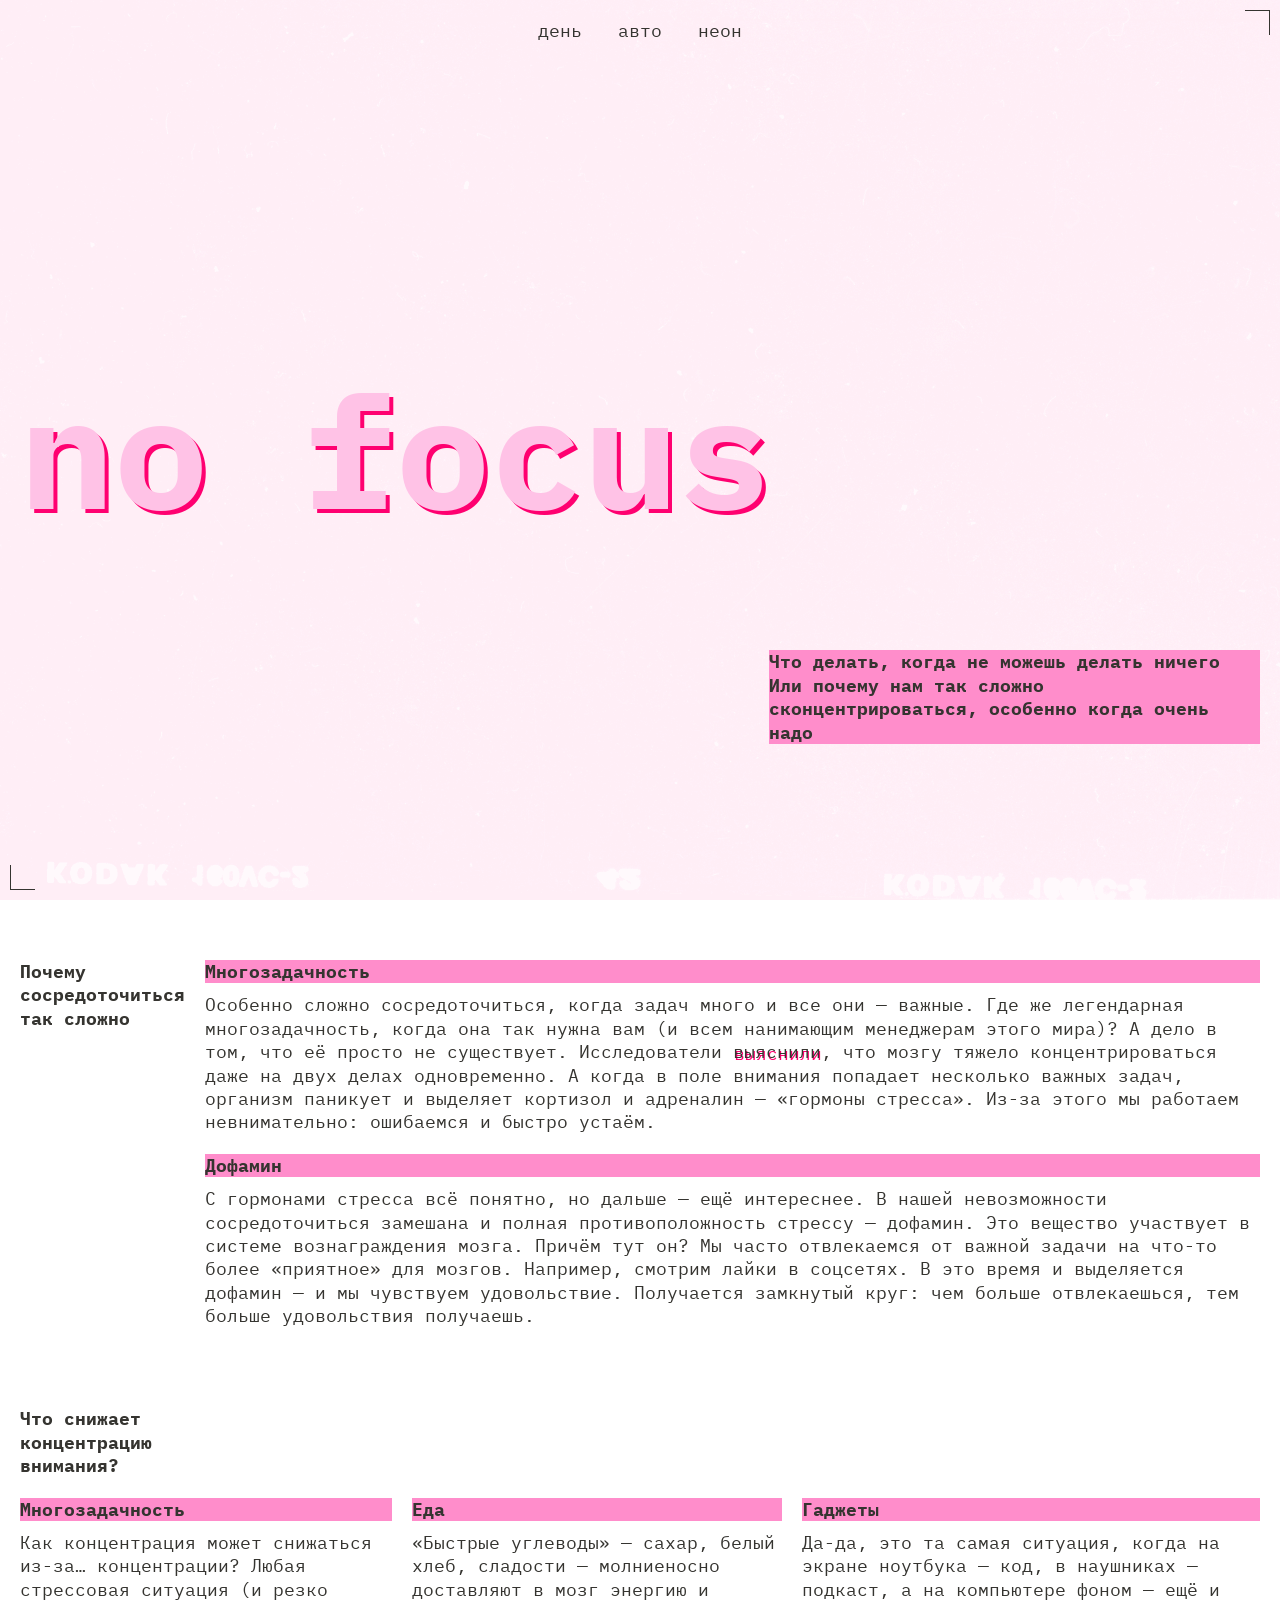
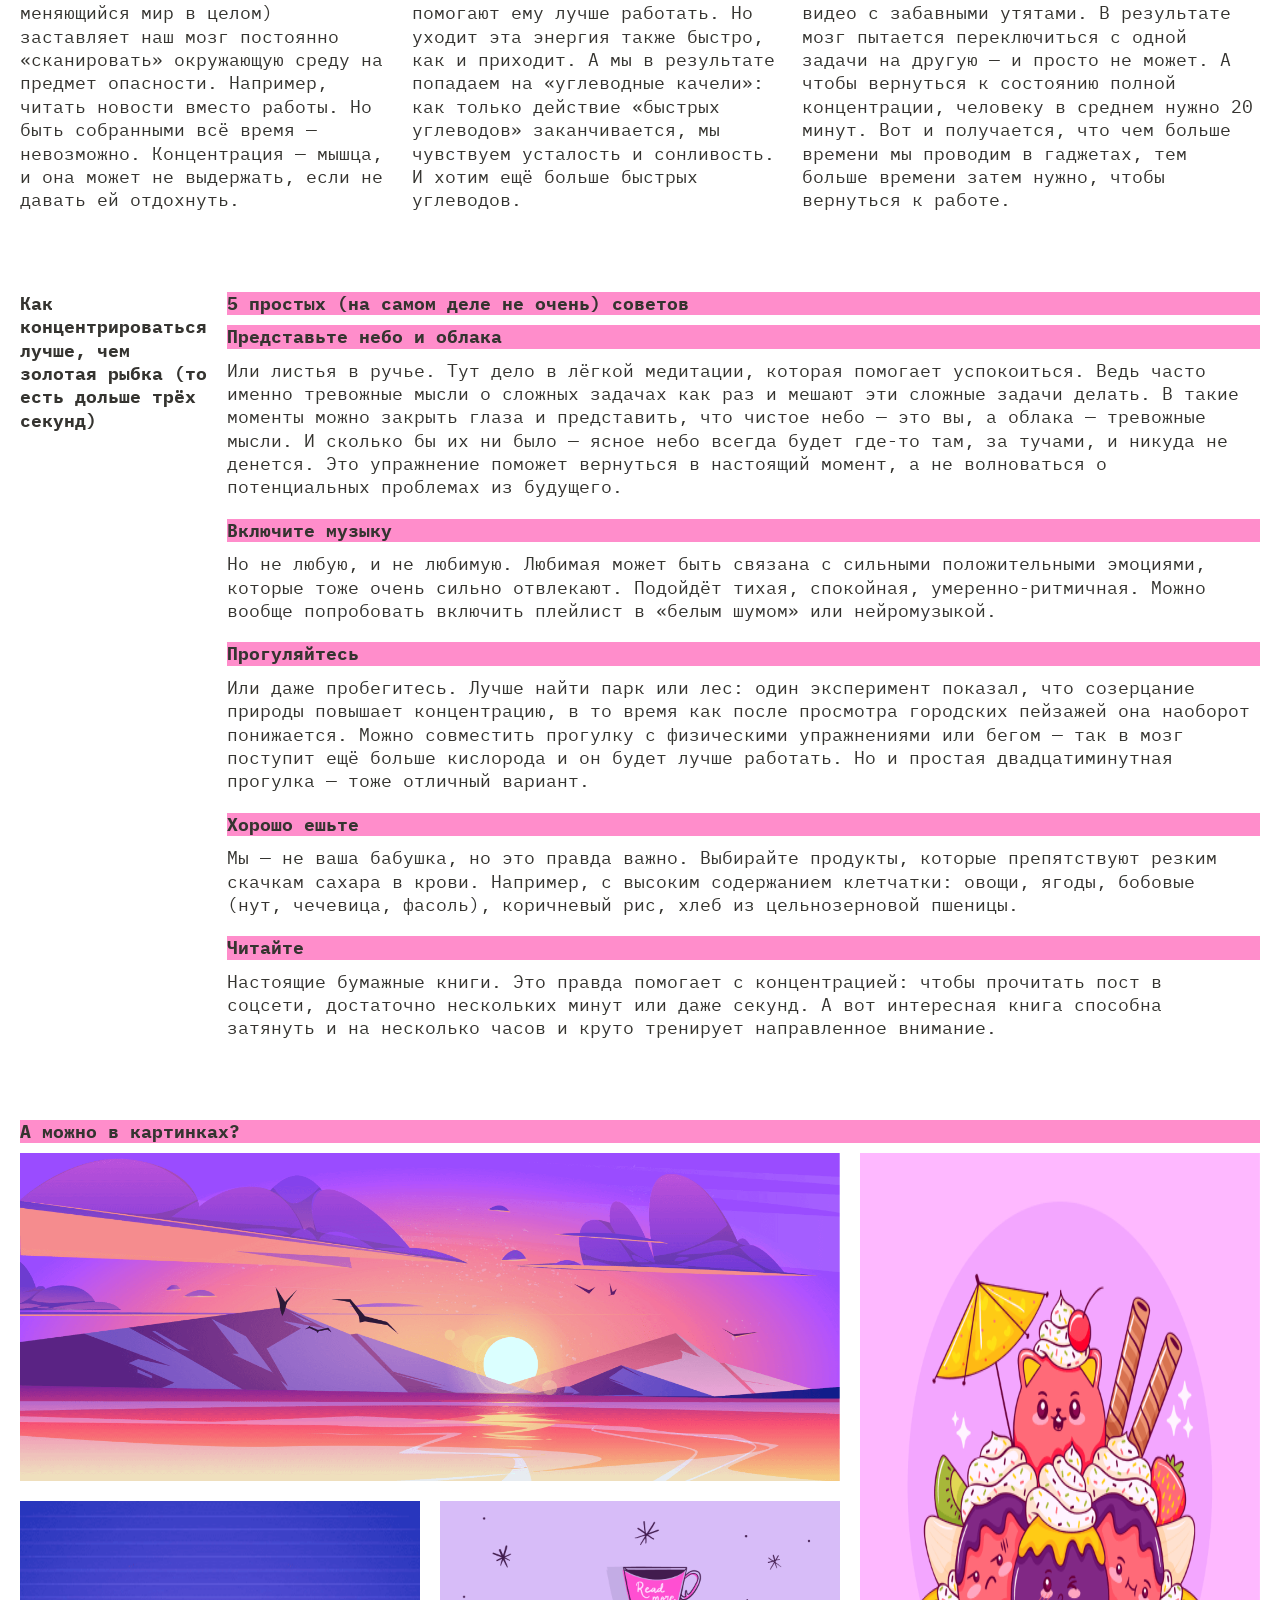
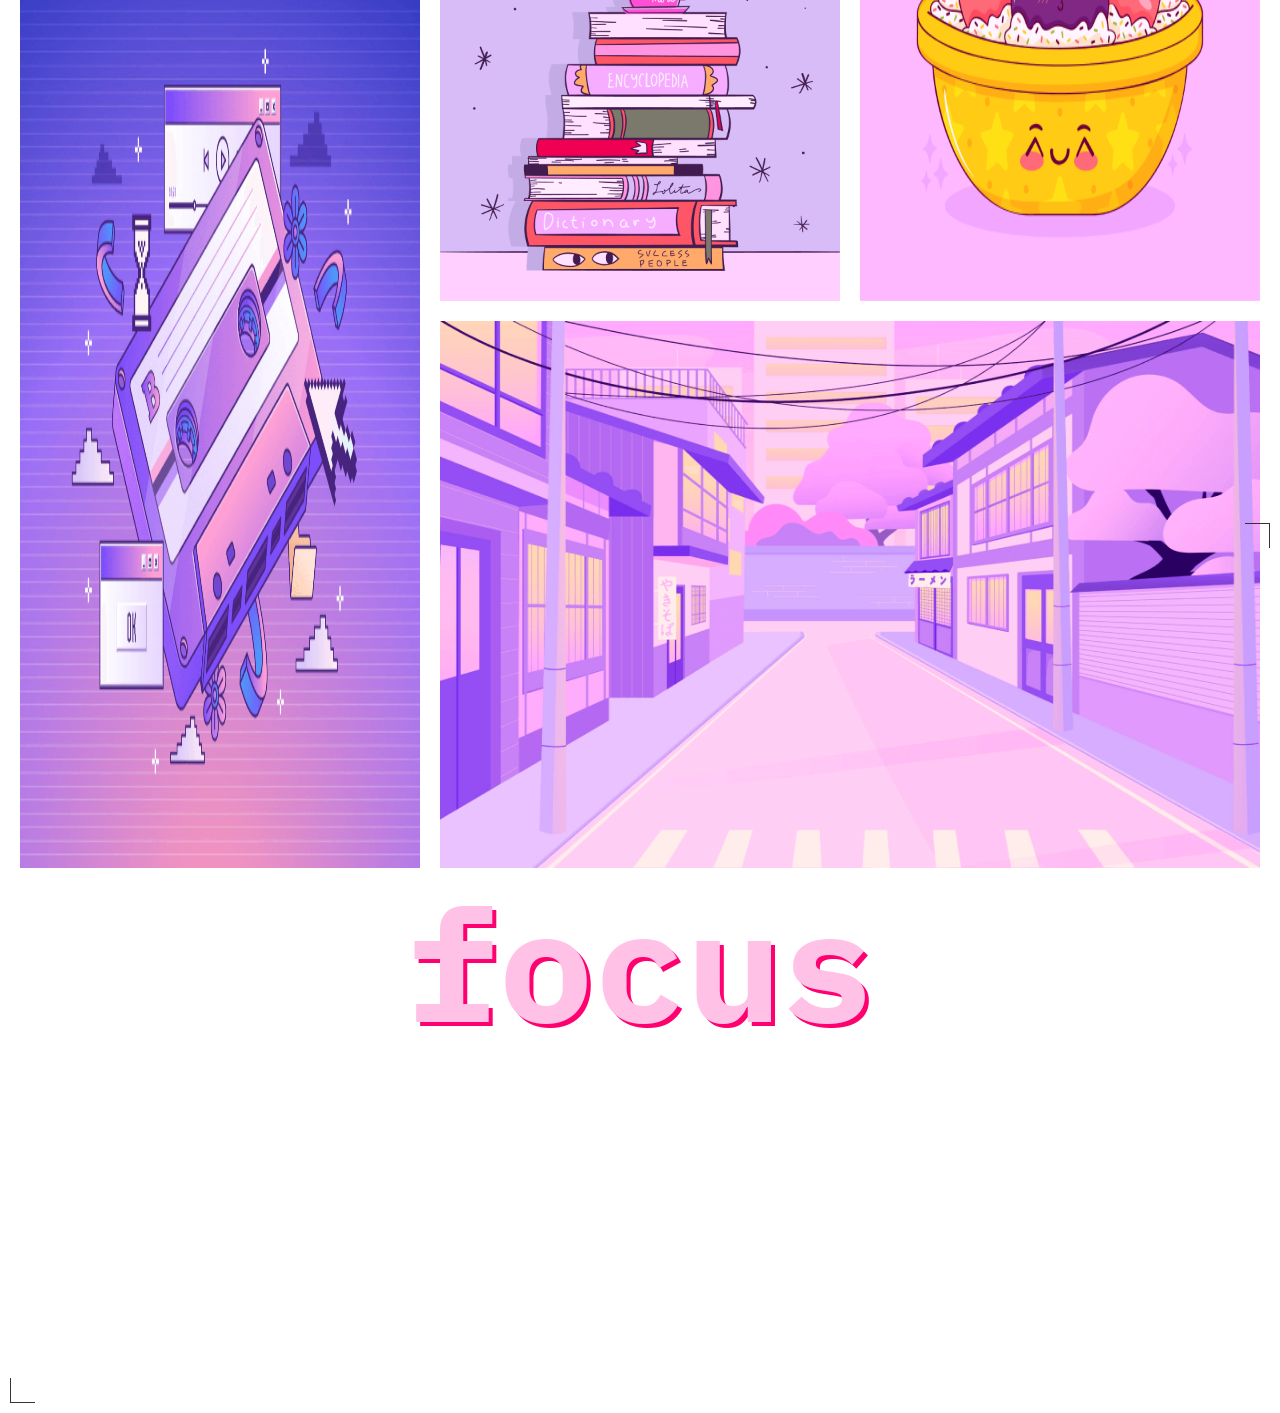
==== commit 5f9d7db1: "полностью переделала" ====
--- a/index.html
+++ b/index.html
@@ -43,11 +43,99 @@
           </li>
         </ul>
       </nav>
-      <h1 class="header-title title-decor">no focus</h1>
-      <p class="header-text heading">Что делать, когда не можешь делать ничего<br>
+      <h1 class="title title-decor">no focus</h1>
+      <p>Что делать, когда не можешь делать ничего<br>
         Или почему нам так сложно сконцентрироваться, особенно когда очень надо</p>
+      <div class="rec" aria-hidden="true"></div>
     </header>
-    </header>
+    <main>
+      <section class="why content-section">
+        <h2 class="heading">Почему сосредоточиться так сложно</h2>
+        <ul>
+          <li>
+            <h3 class="heading">Многозадачность</h3>
+             <p class="section-text">Особенно сложно сосредоточиться, когда задач много и все они — важные. Где же легендарная многозадачность, когда она так нужна вам (и всем нанимающим менеджерам этого мира)? А дело в том, что её просто не существует. Исследователи <a href="#">выяснили</a>, что мозгу тяжело концентрироваться даже на двух делах одновременно. А когда в поле внимания попадает несколько важных задач, организм паникует и выделяет кортизол и адреналин — «гормоны стресса». Из-за этого мы работаем невнимательно: ошибаемся и быстро устаём.</p>
+            </li>
+            <li>
+              <h3 class="heading">Дофамин</h3>
+              <p class="section-text">С гормонами стресса всё понятно, но дальше — ещё интереснее. В нашей невозможности сосредоточиться замешана и полная противоположность стрессу — дофамин. Это вещество участвует в системе вознаграждения мозга. Причём тут он? Мы часто отвлекаемся от важной задачи на что-то более «приятное» для мозгов. Например, смотрим лайки в соцсетях. В это время и выделяется дофамин — и мы чувствуем удовольствие. Получается замкнутый круг: чем больше отвлекаешься, тем больше удовольствия получаешь.</p>
+          </li>
+        </ul>
+      </section>
+      <section class="reasons content-section">
+        <h2 class="heading">Что снижает концентрацию внимания?</h2>
+          <ul>
+            <li>
+              <h3 class="heading">Многозадачность</h3>
+              <p class="section-text">Как концентрация может снижаться из-за… концентрации? Любая стрессовая ситуация (и резко меняющийся мир в целом) заставляет наш мозг постоянно «сканировать» окружающую среду на предмет опасности. Например, читать новости вместо работы. Но быть собранными всё время — невозможно. Концентрация — мышца, и она может не выдержать, если не давать ей отдохнуть.</p>
+            </li>
+            <li>
+              <h3 class="heading">Еда</h3>
+              <p class="section-text">«Быстрые углеводы» — сахар, белый хлеб, сладости — молниеносно доставляют в мозг энергию и помогают ему лучше работать. Но уходит эта энергия также быстро, как и приходит. А мы в результате попадаем на «углеводные качели»: как только действие «быстрых углеводов» заканчивается, мы чувствуем усталость и сонливость. И хотим ещё больше быстрых углеводов.</p>
+            </li>
+            <li>
+              <h3 class="heading">Гаджеты</h3>
+              <p class="section-text">Да-да, это та самая ситуация, когда на экране ноутбука — код, в наушниках — подкаст, а на компьютере фоном — ещё и видео с забавными утятами. В результате мозг пытается переключиться с одной задачи на другую — и просто не может. А чтобы вернуться к состоянию полной концентрации, человеку в среднем нужно 20 минут. Вот и получается, что чем больше времени мы проводим в гаджетах, тем больше времени затем нужно, чтобы вернуться к работе.</p>
+            </li>
+          </ul>
+        </section>
+        <section class="advices content-section">
+          <h2 class="heading heading-advices">Как концентрироваться лучше, чем золотая рыбка (то есть дольше трёх секунд)</h2>
+          <div>
+            <h3 class="heading">5 простых (на самом деле не очень) советов</h3>
+            <ul>
+              <li>
+                <h3 class="heading">Представьте небо и облака</h3>
+                <p class="section-text">Или листья в ручье. Тут дело в лёгкой медитации, которая помогает успокоиться. Ведь часто именно тревожные мысли о сложных задачах как раз и мешают эти сложные задачи делать. В такие моменты можно закрыть глаза и представить, что чистое небо — это вы, а облака — тревожные мысли. И сколько бы их ни было — ясное небо всегда будет где-то там, за тучами, и никуда не денется. Это упражнение поможет вернуться в настоящий момент, а не волноваться о потенциальных проблемах из будущего.</p>
+              </li>
+              <li>
+                <h3 class="heading">Включите музыку</h3>
+                <p class="section-text">Но не любую, и не любимую. Любимая может быть связана с сильными положительными эмоциями, которые тоже очень сильно отвлекают. Подойдёт тихая, спокойная, умеренно-ритмичная. Можно вообще попробовать включить плейлист в «белым шумом» или нейромузыкой.</p>
+              </li>
+              <li>
+                <h3 class="heading">Прогуляйтесь</h3>
+                <p class="section-text">Или даже пробегитесь. Лучше найти парк или лес: один эксперимент показал, что созерцание природы повышает концентрацию, в то время как после просмотра городских пейзажей она наоборот понижается. Можно совместить прогулку с физическими упражнениями или бегом — так в мозг поступит ещё больше кислорода и он будет лучше работать. Но и простая двадцатиминутная прогулка — тоже отличный вариант.</p>
+              </li>
+              <li>
+                <h3 class="heading">Хорошо ешьте</h3>
+                <p class="section-text">Мы — не ваша бабушка, но это правда важно. Выбирайте продукты, которые препятствуют резким скачкам сахара в крови. Например, с высоким содержанием клетчатки: овощи, ягоды, бобовые (нут, чечевица, фасоль), коричневый рис, хлеб из цельнозерновой пшеницы.</p>
+              </li>
+              <li>
+                <h3 class="heading">Читайте</h3>
+                <p class="section-text">Настоящие бумажные книги. Это правда помогает с концентрацией: чтобы прочитать пост в соцсети, достаточно нескольких минут или даже секунд. А вот интересная книга способна затянуть и на несколько часов и круто тренирует направленное внимание.</p>
+              </li>
+            </ul>
+          </div>
+        </section>
+        <section class="gallery content-section">
+          <h2 class="heading">А можно в картинках? </h2>
+          <div class="photo-grid">
+            <img
+              src="./images/sunset.png"
+              alt="закат"
+              loading="lazy">
+            <img
+              src="./images/ice-cream.png"
+              alt="мороженое"
+              loading="lazy">
+            <img
+              src="./images/tape.png"
+              alt="кассета"
+              loading="lazy">
+            <img
+              src="./images/books.png"
+              alt="книги"
+              loading="lazy">
+            <img
+              src="./images/street.png"
+              alt="улица"
+              loading="lazy">
+          </div>
+        </section>
+    </main>
+    <footer class="footer content-section decorated-zone">
+      <h2 class="title-decor title">focus</h2>
+    </footer>
     <script src="./scripts/script.js"></script>
   </body>
 </html>
--- a/styles/style.css
+++ b/styles/style.css
@@ -1,105 +1,436 @@
 /* Основные стили проекта. Это стили для темы, которую вы верстаете первой, здесь же писать медиавыажения для адаптива под разные экраны */
+
+:root {
+  --accent-color: #ff0070;
+  --accent-clr-with-background: #000028;
+  --accent-heading-clr: #db00ff;
+  --text-color: #f1b2ce;
+  --heading-color: #ff0070;
+  --button-hover-color: #ff007066;
+  --decorative-bracket-color: #ff0070;
+  --menu-color: #ff0070;
+  --headers-color: #ff0070;
+  --rec-decoration-color: #ff0070;
+  --accent-clr: #ff8dcb;
+  --accent-clr-with-background: #353430;
+  --accent-heading-clr: #ffc2e6;
+  --text-clr: #353430;
+  --button-hover-clr: #32312d66;
+  --decorative-bracket-clr: #353430;
+  --menu-clr: #353430;
+  --rec-decoration-clr: transparent;
+  --heading-clr: #353430;
+
+  --rec-color: rgb(255, 0,112);
+  --decoration-color: rgb(255, 0,112);
+  --main-font: "IBM Plex mono";
+  --header-menu: rgb(53,52,48);
+  --visibility: hidden;
+  --section-text: rgb(53, 52,48);
+  --heading-background: rgb(255, 141, 203);
+  --title-color: rgb(255, 194, 230);
+  --text-shadow: rgb(255, 0, 112);
+  --background-image: url(../images/cover-image-light.png);
+  --main-title: rgb(53, 52, 48);
+  --heading-color: rgb(53, 52, 48);
+}
 
 .page {
   /* сохраните в разметке и стилях класс page. На его основе работает скрипт. */
-  width: 375px;
-}
-
-header,
-footer {
-  height: 100vh;
-  min-height: 668px;
+}
+
+.content-section {
+  background-image: var(--background-image);
+  background-position: center;
+  background-attachment: fixed;
+  background-size: cover;
+}
+
+.header,
+.footer {
+  block-size: 100vh;
+  min-block-size: 668px;
 }
 
 .header {
   display: grid;
-  grid-template-rows: 1fr 1fr 1fr;
+  grid-template-rows: 1fr min-content 1fr;
+  align-items: center;
+  position: relative;
+  padding: 10px;
+}
+
+.rec {
+  color: var(--rec-color);
+  font-family: var(--main-font);
+  font-size: 18px;
+  font-weight: 400;
+  line-height: 25px;
+  text-transform: uppercase;
+  visibility: var(--visibility);
+  top: 0;
+  right: 0;
+  position: absolute;
+}
+
+.rec::before {
+  position: absolute;
+  content: "rec";
+  top: 10px;
+  right: 38px;
+}
+
+.rec::after {
+  position: absolute;
+  display: block;
+  content: "";
+  inline-size: 9px;
+  block-size: 9px;
+  border: 1px solid var(--decoration-color);
+  border-radius: 50%;
+  box-shadow: 0px 0px 4px 2px var(--decoration-color);
+  background: var(--decoration-color);
+  top: 18px;
+  right: 19px;
 }
 
 .header__theme-menu {
   display: flex;
   flex-direction: column;
-  justify-content: center;
   align-items: flex-end;
 }
 
 .header p {
-  display: flex;
-  justify-content: center;
-  color: rgb(53, 52, 48);
-  font-family: "IBM Plex Mono";
+  color: var(--heading-color);
+  font-family: var(--main-font);
   font-size: 18px;
   font-weight: 700;
   line-height: 23.4px;
-  text-align: left;
-  background: rgb(255, 141, 203);
-  height: 55%;
-}
-
-.header button {
-  color: rgb(53, 52, 48);
-  font-family: "IBM Plex Mono";
+  background: var(--heading-background);
+  display: block;
+  justify-self: end;
+}
+
+.header__theme-menu-button {
+  color: var(--header-menu);
+  font-family: var(--main-font);
   font-size: 18px;
   font-weight: 400;
   line-height: 18px;
   cursor: pointer;
   text-transform: lowercase;
-  padding: 0 13px;
-  border: 1px solid rgb(53, 52, 48);
+  padding: 2px 13px;
+  border: none;
   background: transparent;
+  text-align: center;
 }
 
 .header button:hover {
   border: none;
-  outline: 1px solid rgba(255, 0, 112, 0.4);
-  color: rgb(255, 0, 112);
+  outline: 1px solid var(--header-menu);
+  color: var(--header-menu);
 }
 
 .header button:focus {
   border: none;
   outline: none;
-  border-bottom: 1px solid rgb(255, 0, 112);
+  border-block-end: 1px solid var(--header-menu);
 }
 
 .header__theme-menu-list {
   display: flex;
   flex-direction: column;
-  gap: 11.5px;
+  gap: 10px;
 }
 
 .decorated-zone::before {
   position: absolute;
   content: "";
-  border-top: 1px solid rgb(53, 52, 48);
-  border-right: 1px solid rgb(53, 52, 48);
-  width: 25px;
-  height: 25px;
-  justify-self: flex-end;
+  border-block-start: 1px solid var(--header-menu);
+  border-inline-end: 1px solid var(--header-menu);
+  inline-size: 25px;
+  block-size: 25px;
+  top: 10px;
+  right: 10px;
 }
 
 .decorated-zone::after {
   position: absolute;
   content: "";
-  border-bottom: 1px solid rgb(53, 52, 48);
-  border-left: 1px solid rgb(53, 52, 48);
-  width: 25px;
-  height: 25px;
-  align-self: end;
-}
-
-.content-section {
-  background-image: url(../images/cover-image-light.png);
-}
-
-.header {
-  padding: 10px;
-}
-
-.header h1 {
-  font-family: "IBM Plex Mono";
+  border-block-end: 1px solid var(--header-menu);
+  border-inline-start: 1px solid var(--header-menu);
+  inline-size: 25px;
+  block-size: 25px;
+  left: 10px;
+  bottom: 10px;
+}
+
+.title {
+  font-family: var(--main-font);
   font-size: 116px;
-  color: rgb(255, 194, 230);
+  color: var(--title-color);
   font-weight: 700;
   line-height: 82.5%;
-  text-shadow: 4px 4px 0 rgb(255, 141, 203);
-}
+  text-shadow: 4px 4px 0 var(--text-shadow);
+}
+
+.why {
+  padding: 40px 10px 50px;
+}
+
+.why h2 {
+  margin-block-end: 20px;
+  background: none;
+  color: var(--main-title);
+}
+
+.why li h3 {
+  display: block;
+  background-color: var(--heading-background);
+  margin-block-end: 10px;
+}
+
+.heading {
+  color: var(--heading-color);
+  font-family: var(--main-font);
+  font-size: 18px;
+  font-weight: 700;
+  line-height: 23.4px;
+  display: block;
+  background: var(--heading-background);
+}
+
+.why ul {
+  display: flex;
+  flex-direction: column;
+  gap: 20px;
+}
+
+.why a {
+  text-shadow: 1px 2px 0 var(--text-shadow);
+  text-decoration: none;
+}
+
+.why a:hover {
+  text-decoration: underline rgb(53, 52, 48);
+}
+
+.why a:focus {
+  outline: 1px solid rgb(53, 52, 48);
+}
+
+.reasons {
+  padding: 0 10px 50px;
+}
+
+.reasons h2 {
+  margin-block-end: 20px;
+  background: none;
+  color: var(--main-title);
+}
+
+.reasons li h3 {
+  display: block;
+  background-color: var(--heading-background);
+  margin-block-end: 10px;
+}
+
+.reasons ul {
+  display: flex;
+  flex-direction: column;
+  gap: 20px;
+}
+
+.section-text {
+  color: var(--section-text);
+  font-family: var(--main-font);
+  font-size: 18px;
+  font-weight: 400;
+  line-height: 23.4px;
+}
+
+.advices {
+  padding: 0 10px 50px;
+}
+
+.heading-advices {
+  margin-block-end: 20px;
+  background: none;
+}
+
+.advices ul {
+  display: flex;
+  flex-direction: column;
+  gap: 20px;
+}
+
+.advices h2 {
+  margin-block-end: 20px;
+  color: var(--main-title);
+}
+
+.advices h3 {
+  margin-block-end: 10px;
+}
+
+.gallery {
+  padding: 0 10px 40px;
+}
+
+.photo-grid img {
+  max-inline-size: 100%;
+}
+
+.photo-grid {
+  display: flex;
+  flex-direction: column;
+  gap: 10px;
+}
+
+.gallery h2 {
+  margin-block-end: 10px;
+}
+
+.footer {
+  padding: 10px;
+  position: relative;
+}
+
+.footer {
+  display: flex;
+  align-items: center;
+  justify-content: center;
+}
+
+@media (min-width: 768px) {
+  .header {
+    padding: 20px;
+  }
+
+  .header p {
+    inline-size: 364px;
+    min-block-size: 117x;
+  }
+
+  .title {
+    font-size: 120px;
+  }
+
+  .why {
+    display: flex;
+    gap: 20px;
+    padding: 60px 20px 80px;
+  }
+
+  .why h2 {
+    inline-size: 236px;
+    min-block-size: 71px;
+  }
+
+  .reasons h2 {
+    inline-size: 236px;
+    min-block-size: 70px;
+  }
+
+  .reasons {
+    padding: 0 20px 80px;
+  }
+
+  .advices {
+    padding: 0 20px 80px;
+    display: flex;
+    gap: 20px;
+  }
+
+  .advices h2 {
+    inline-size: 236px;
+    min-block-size: 80px;
+  }
+
+  .advices .div {
+    inline-size: 472px;
+    min-block-size: 141px;
+  }
+
+  .gallery {
+    padding: 0 20px 60px;
+  }
+
+  .photo-grid {
+    display: grid;
+    grid-template-columns: repeat(3, 1fr);
+    grid-template-rows: repeat(3, 1fr);
+    gap: 20px;
+    max-inline-size: 100%;
+    max-block-size: 100vh;
+    object-fit: cover;
+  }
+
+  img:nth-child(1) {
+    grid-column-start: 1;
+    grid-column-end: 3;
+    grid-row-start: 1;
+    grid-row-end: 2;
+  }
+
+  img:nth-child(2) {
+    grid-column-start: 3;
+    grid-column-end: 4;
+    grid-row-start: 1;
+    grid-row-end: 3;
+    height: 100%;
+  }
+
+  img:nth-child(3) {
+    grid-column-start: 1;
+    grid-column-end: 2;
+    grid-row-start: 2;
+    grid-row-end: 4;
+    height: 100%;
+  }
+
+  img:nth-child(4) {
+    grid-column-start: 2;
+    grid-column-end: 3;
+    grid-row-start: 2;
+    grid-row-end: 3;
+  }
+
+  img:nth-child(5) {
+    grid-column-start: 2;
+    grid-column-end: 4;
+    grid-row-start: 3;
+    grid-row-end: 4;
+  }
+
+  .footer {
+    padding: 20px;
+  }
+}
+
+@media (min-width: 1024px) {
+  .header__theme-menu {
+    justify-self: center;
+    align-self: flex-start;
+    margin: 0;
+  }
+
+  .header__theme-menu-list {
+    display: flex;
+    flex-direction: row;
+  }
+
+  .header p {
+    inline-size: 491px;
+    min-block-size: 71px;
+  }
+
+  .title {
+    font-size: 157px;
+  }
+
+  .reasons ul {
+    display: flex;
+    flex-direction: row;
+  }
+}
--- a/styles/dark.css
+++ b/styles/dark.css
@@ -9,8 +9,33 @@
     Так стили написанные ниже будут иметь больший вес,
     чем стили в медиазапросе предпочтений пользователя
   */
-  --bg-color: rgb(0, 0, 40);
-  --text-color: rgb(241, 178, 206);
-  --accent-color: rgb(255, 0, 112);
-  --heading-color: rgb(219, 0, 255);
+  --rec-color: rgb(255, 0, 112);
+  --decoration-color: rgb(255, 0, 112);
+  --main-font: "IBM Plex mono";
+  --header-menu: rgb(255, 0, 112);
+  --visibility: visible;
+  --section-text: rgb(241, 178, 206);
+  --heading-background: rgb(255, 0, 112);
+  --title-color: rgb(219, 0, 255);
+  --text-shadow: rgb(255, 0, 112);
+  --background-image: url(../images/cover-image-dark.png);
+  --main-title: rgb(255, 0, 112);
+  --heading-color: rgb(0, 0, 40);
 }
+
+@media (prefers-color-scheme: dark) {
+  :root {
+    --rec-color: rgb(255, 0, 112);
+    --decoration-color: rgb(255, 0, 112);
+    --main-font: "IBM Plex mono";
+    --header-menu: rgb(255, 0, 112);
+    --visibility: visible;
+    --section-text: rgb(241, 178, 206);
+    --heading-background: rgb(255, 0, 112);
+    --title-color: rgb(219, 0, 255);
+    --text-shadow: rgb(255, 0, 112);
+    --background-image: url(../images/cover-image-dark.png);
+    --main-title: rgb(255, 0, 112);
+    --heading-color: rgb(0, 0, 40);
+  }
+}
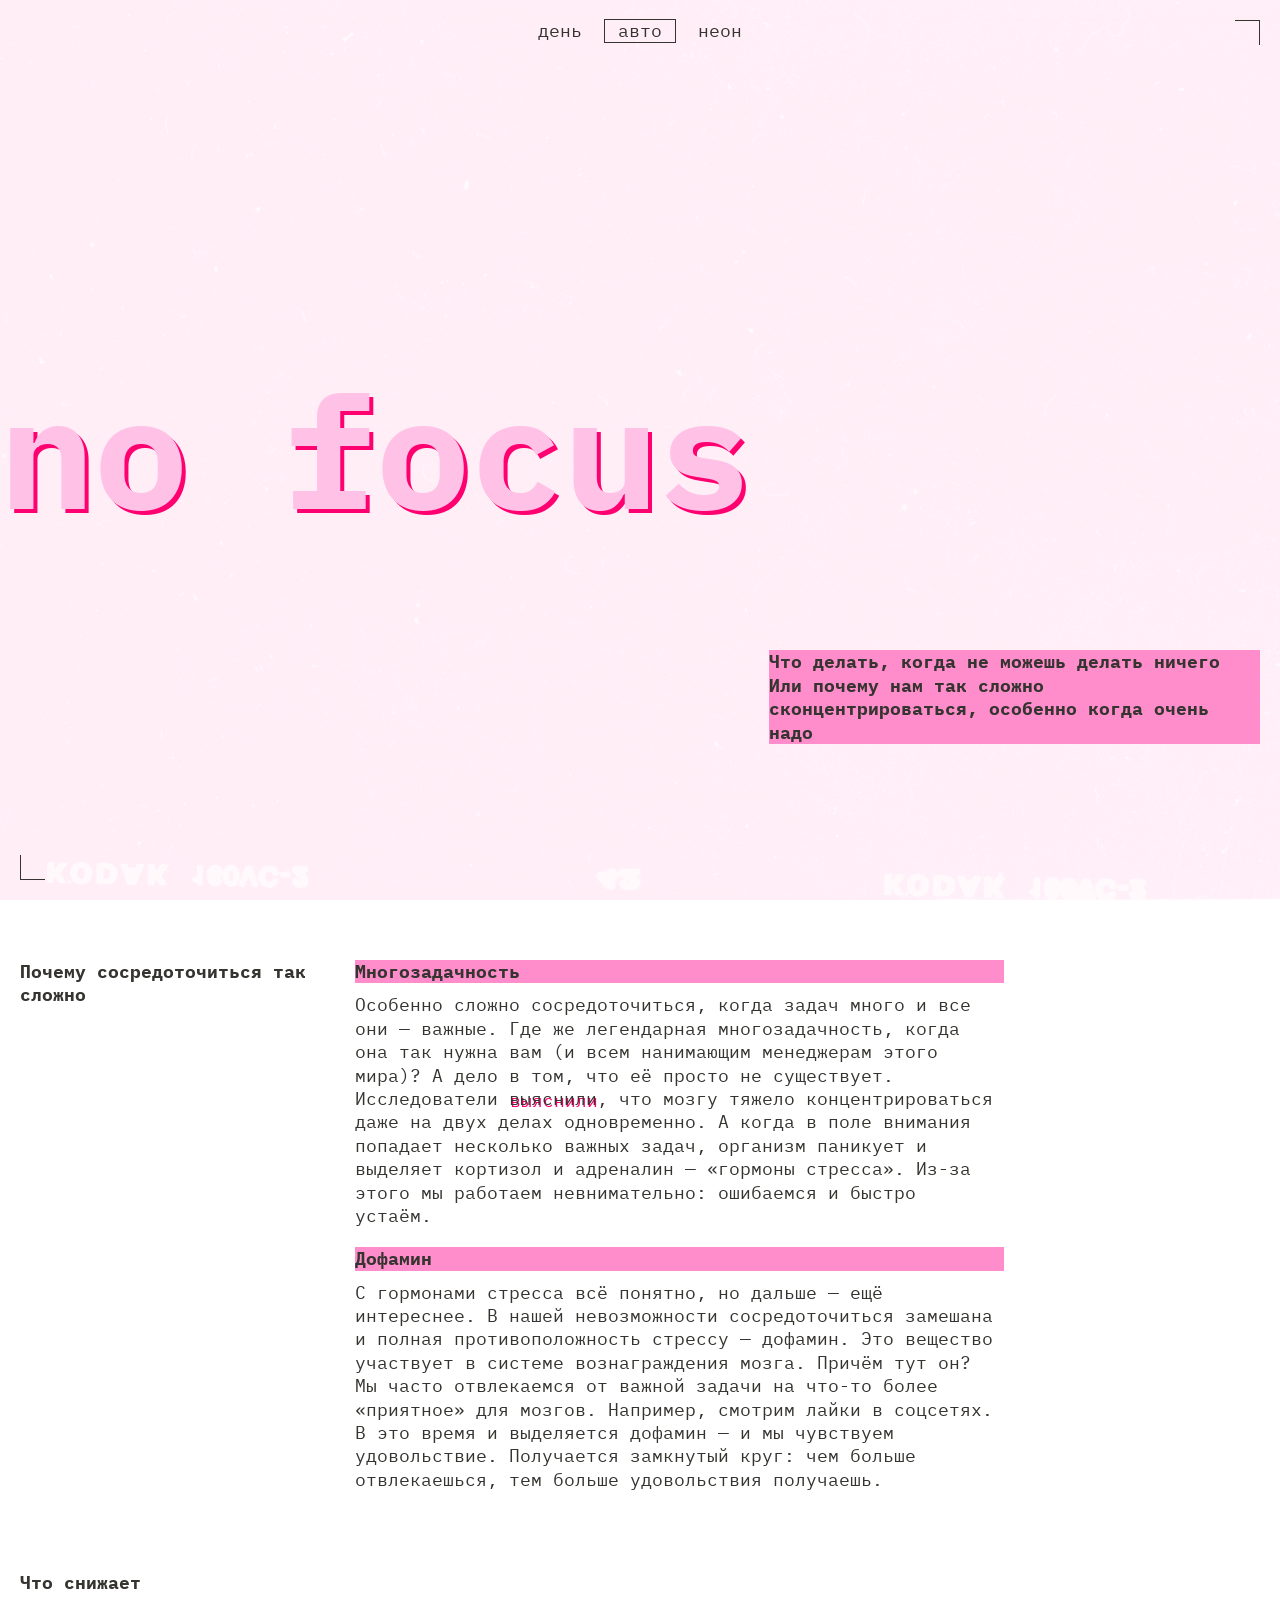
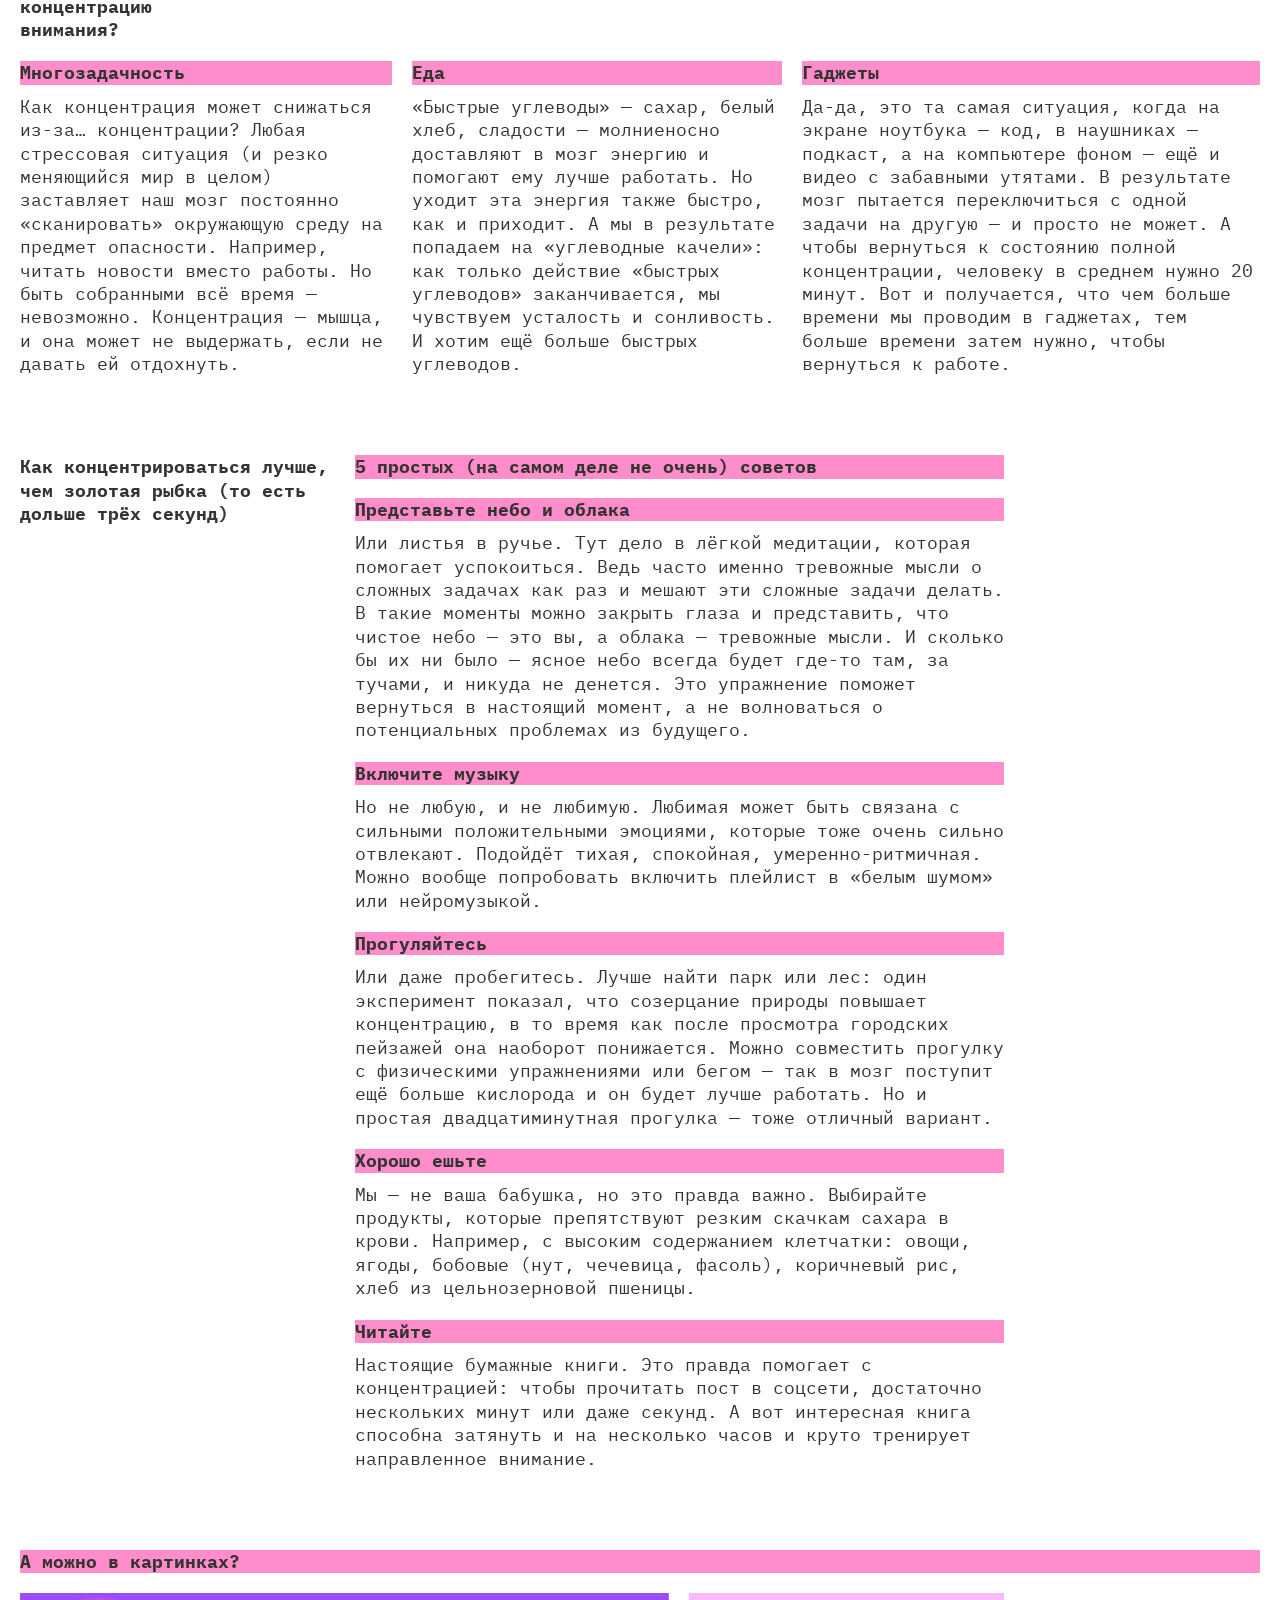
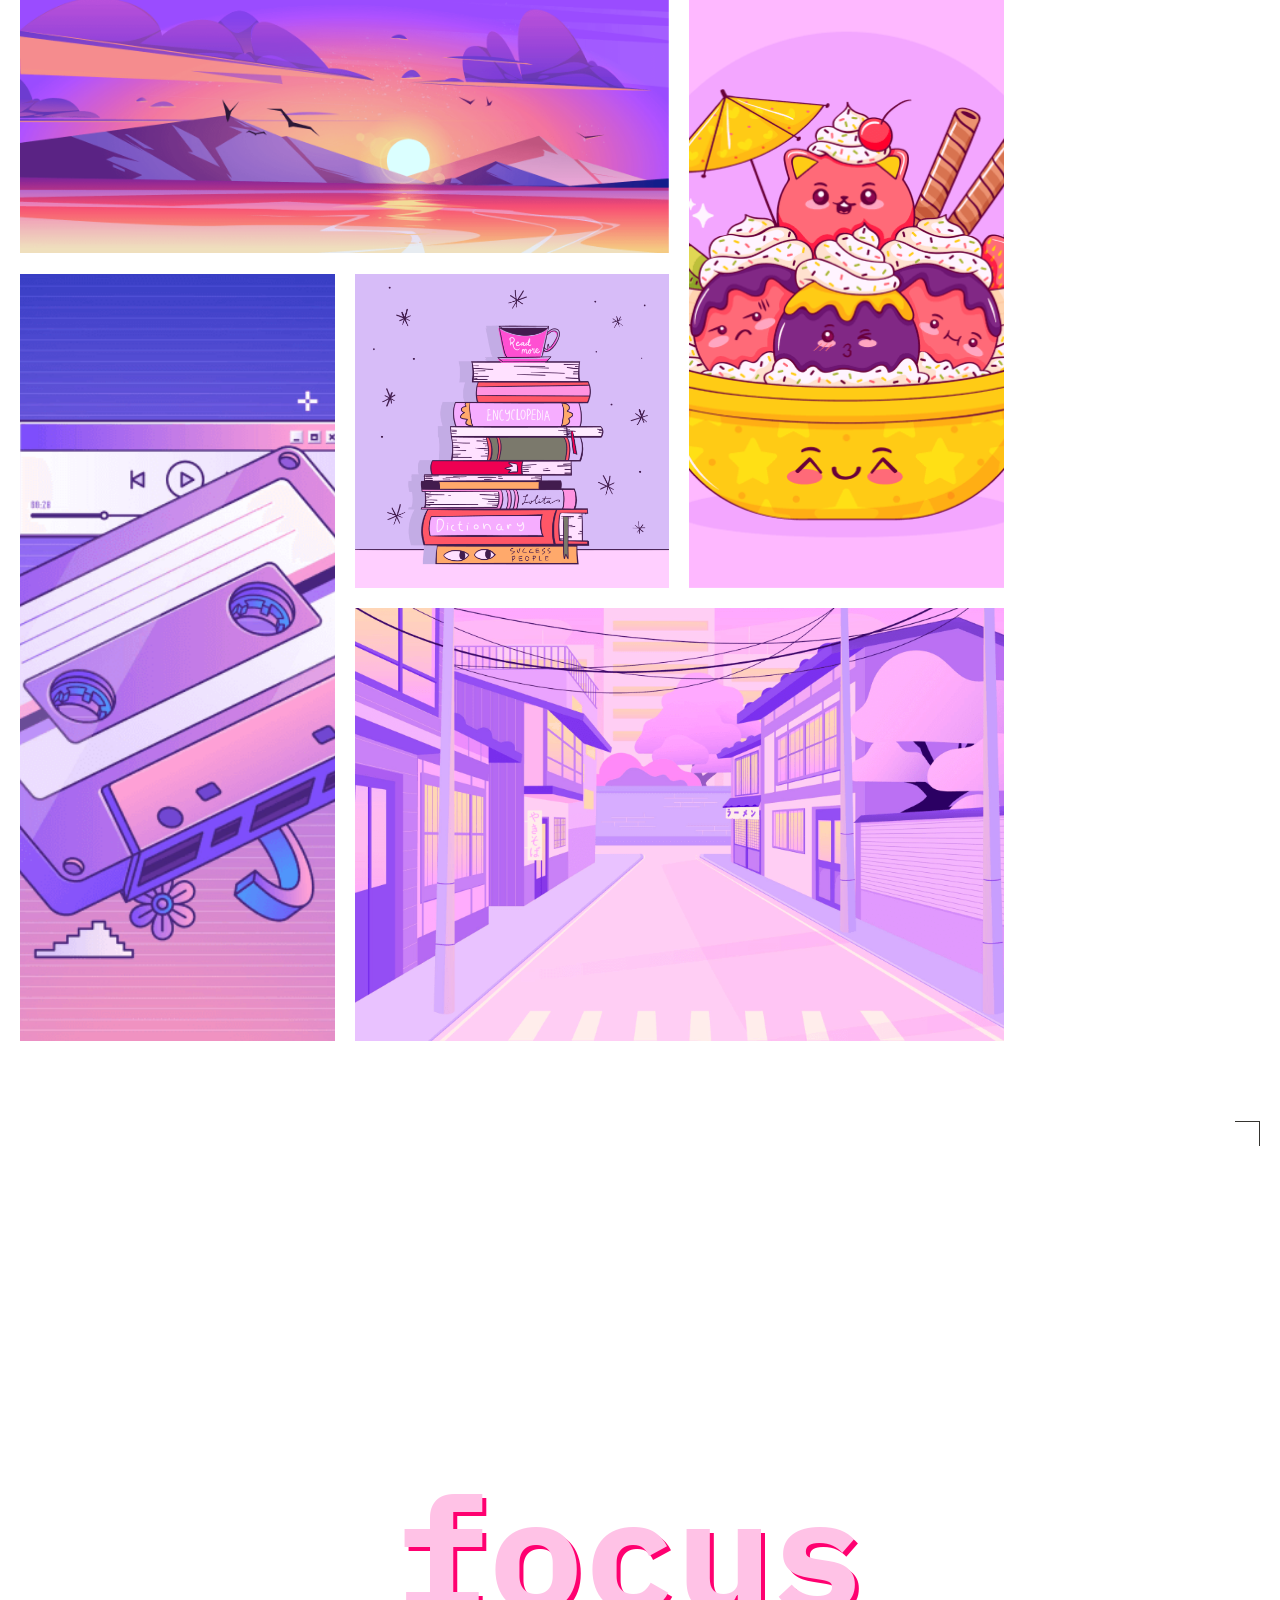
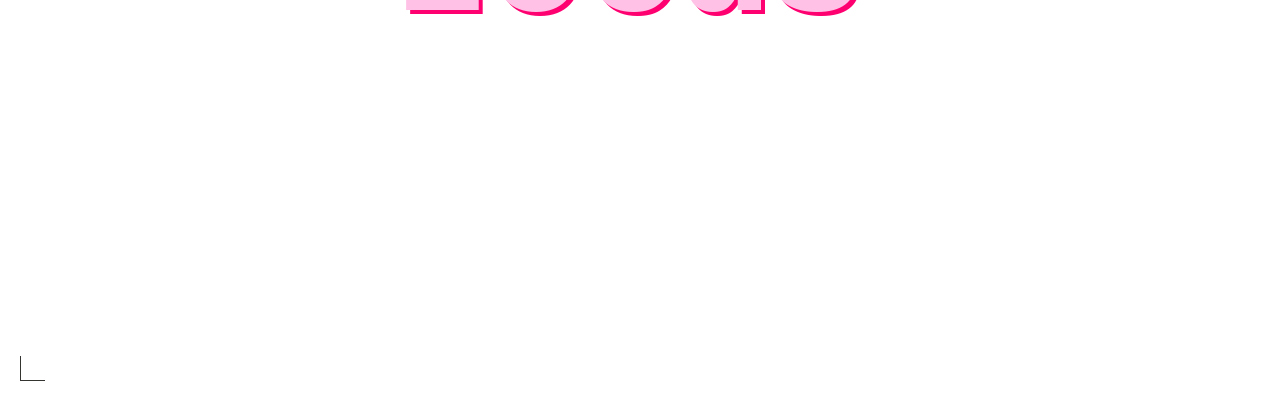
==== commit ea6bc729: "исправила отступы, грид сетку и остальные замечания" ====
--- a/index.html
+++ b/index.html
@@ -11,6 +11,7 @@
     <link rel="stylesheet" href="./styles/variables.css" />
     <link rel="stylesheet" href="./styles/style.css" />
     <link rel="stylesheet" href="./styles/dark.css" />
+    <link rel="stylesheet" href="./styles/light.css" />
     <link rel="icon" href="images/favicon.ico" sizes="any" />
     <link rel="icon" href="images/favicon.svg" type="image/svg+xml" />
     <link rel="apple-touch-icon" href="images/mobile-icon.png" />
@@ -21,7 +22,7 @@
         <ul class="header__theme-menu-list">
           <li class="header__theme-menu-item">
             <button
-              class="header__theme-menu-button header__theme-menu-button_type_light"
+              class="header__theme-menu-button header__theme-menu-button_type_light  .header__theme-menu-button_active "
             >
               День
             </button>
@@ -44,8 +45,10 @@
         </ul>
       </nav>
       <h1 class="title title-decor">no focus</h1>
-      <p>Что делать, когда не можешь делать ничего<br>
-        Или почему нам так сложно сконцентрироваться, особенно когда очень надо</p>
+      <p>
+        Что делать, когда не можешь делать ничего<br />
+        Или почему нам так сложно сконцентрироваться, особенно когда очень надо
+      </p>
       <div class="rec" aria-hidden="true"></div>
     </header>
     <main>
@@ -54,84 +57,146 @@
         <ul>
           <li>
             <h3 class="heading">Многозадачность</h3>
-             <p class="section-text">Особенно сложно сосредоточиться, когда задач много и все они — важные. Где же легендарная многозадачность, когда она так нужна вам (и всем нанимающим менеджерам этого мира)? А дело в том, что её просто не существует. Исследователи <a href="#">выяснили</a>, что мозгу тяжело концентрироваться даже на двух делах одновременно. А когда в поле внимания попадает несколько важных задач, организм паникует и выделяет кортизол и адреналин — «гормоны стресса». Из-за этого мы работаем невнимательно: ошибаемся и быстро устаём.</p>
-            </li>
-            <li>
-              <h3 class="heading">Дофамин</h3>
-              <p class="section-text">С гормонами стресса всё понятно, но дальше — ещё интереснее. В нашей невозможности сосредоточиться замешана и полная противоположность стрессу — дофамин. Это вещество участвует в системе вознаграждения мозга. Причём тут он? Мы часто отвлекаемся от важной задачи на что-то более «приятное» для мозгов. Например, смотрим лайки в соцсетях. В это время и выделяется дофамин — и мы чувствуем удовольствие. Получается замкнутый круг: чем больше отвлекаешься, тем больше удовольствия получаешь.</p>
+            <p class="section-text">
+              Особенно сложно сосредоточиться, когда задач много и все они —
+              важные. Где же легендарная многозадачность, когда она так нужна
+              вам (и всем нанимающим менеджерам этого мира)? А дело в том, что
+              её просто не существует. Исследователи <a href="#">выяснили</a>,
+              что мозгу тяжело концентрироваться даже на двух делах
+              одновременно. А когда в поле внимания попадает несколько важных
+              задач, организм паникует и выделяет кортизол и адреналин —
+              «гормоны стресса». Из-за этого мы работаем невнимательно:
+              ошибаемся и быстро устаём.
+            </p>
+          </li>
+          <li>
+            <h3 class="heading">Дофамин</h3>
+            <p class="section-text">
+              С гормонами стресса всё понятно, но дальше — ещё интереснее. В
+              нашей невозможности сосредоточиться замешана и полная
+              противоположность стрессу — дофамин. Это вещество участвует в
+              системе вознаграждения мозга. Причём тут он? Мы часто отвлекаемся
+              от важной задачи на что-то более «приятное» для мозгов. Например,
+              смотрим лайки в соцсетях. В это время и выделяется дофамин — и мы
+              чувствуем удовольствие. Получается замкнутый круг: чем больше
+              отвлекаешься, тем больше удовольствия получаешь.
+            </p>
           </li>
         </ul>
       </section>
       <section class="reasons content-section">
         <h2 class="heading">Что снижает концентрацию внимания?</h2>
+        <ul>
+          <li>
+            <h3 class="heading">Многозадачность</h3>
+            <p class="section-text">
+              Как концентрация может снижаться из-за… концентрации? Любая
+              стрессовая ситуация (и резко меняющийся мир в целом) заставляет
+              наш мозг постоянно «сканировать» окружающую среду на предмет
+              опасности. Например, читать новости вместо работы. Но быть
+              собранными всё время — невозможно. Концентрация — мышца, и она
+              может не выдержать, если не давать ей отдохнуть.
+            </p>
+          </li>
+          <li>
+            <h3 class="heading">Еда</h3>
+            <p class="section-text">
+              «Быстрые углеводы» — сахар, белый хлеб, сладости — молниеносно
+              доставляют в мозг энергию и помогают ему лучше работать. Но уходит
+              эта энергия также быстро, как и приходит. А мы в результате
+              попадаем на «углеводные качели»: как только действие «быстрых
+              углеводов» заканчивается, мы чувствуем усталость и сонливость. И
+              хотим ещё больше быстрых углеводов.
+            </p>
+          </li>
+          <li>
+            <h3 class="heading">Гаджеты</h3>
+            <p class="section-text">
+              Да-да, это та самая ситуация, когда на экране ноутбука — код, в
+              наушниках — подкаст, а на компьютере фоном — ещё и видео с
+              забавными утятами. В результате мозг пытается переключиться с
+              одной задачи на другую — и просто не может. А чтобы вернуться к
+              состоянию полной концентрации, человеку в среднем нужно 20 минут.
+              Вот и получается, что чем больше времени мы проводим в гаджетах,
+              тем больше времени затем нужно, чтобы вернуться к работе.
+            </p>
+          </li>
+        </ul>
+      </section>
+      <section class="advices content-section">
+        <h2 class="heading heading-advices">
+          Как концентрироваться лучше, чем золотая рыбка (то есть дольше трёх
+          секунд)
+        </h2>
+        <div>
+          <h3 class="heading">5 простых (на самом деле не очень) советов</h3>
           <ul>
             <li>
-              <h3 class="heading">Многозадачность</h3>
-              <p class="section-text">Как концентрация может снижаться из-за… концентрации? Любая стрессовая ситуация (и резко меняющийся мир в целом) заставляет наш мозг постоянно «сканировать» окружающую среду на предмет опасности. Например, читать новости вместо работы. Но быть собранными всё время — невозможно. Концентрация — мышца, и она может не выдержать, если не давать ей отдохнуть.</p>
-            </li>
-            <li>
-              <h3 class="heading">Еда</h3>
-              <p class="section-text">«Быстрые углеводы» — сахар, белый хлеб, сладости — молниеносно доставляют в мозг энергию и помогают ему лучше работать. Но уходит эта энергия также быстро, как и приходит. А мы в результате попадаем на «углеводные качели»: как только действие «быстрых углеводов» заканчивается, мы чувствуем усталость и сонливость. И хотим ещё больше быстрых углеводов.</p>
-            </li>
-            <li>
-              <h3 class="heading">Гаджеты</h3>
-              <p class="section-text">Да-да, это та самая ситуация, когда на экране ноутбука — код, в наушниках — подкаст, а на компьютере фоном — ещё и видео с забавными утятами. В результате мозг пытается переключиться с одной задачи на другую — и просто не может. А чтобы вернуться к состоянию полной концентрации, человеку в среднем нужно 20 минут. Вот и получается, что чем больше времени мы проводим в гаджетах, тем больше времени затем нужно, чтобы вернуться к работе.</p>
+              <h4 class="heading">Представьте небо и облака</h4>
+              <p class="section-text">
+                Или листья в ручье. Тут дело в лёгкой медитации, которая
+                помогает успокоиться. Ведь часто именно тревожные мысли о
+                сложных задачах как раз и мешают эти сложные задачи делать. В
+                такие моменты можно закрыть глаза и представить, что чистое небо
+                — это вы, а облака — тревожные мысли. И сколько бы их ни было —
+                ясное небо всегда будет где-то там, за тучами, и никуда не
+                денется. Это упражнение поможет вернуться в настоящий момент, а
+                не волноваться о потенциальных проблемах из будущего.
+              </p>
+            </li>
+            <li>
+              <h4 class="heading">Включите музыку</h4>
+              <p class="section-text">
+                Но не любую, и не любимую. Любимая может быть связана с сильными
+                положительными эмоциями, которые тоже очень сильно отвлекают.
+                Подойдёт тихая, спокойная, умеренно-ритмичная. Можно вообще
+                попробовать включить плейлист в «белым шумом» или нейромузыкой.
+              </p>
+            </li>
+            <li>
+              <h4 class="heading">Прогуляйтесь</h4>
+              <p class="section-text">
+                Или даже пробегитесь. Лучше найти парк или лес: один эксперимент
+                показал, что созерцание природы повышает концентрацию, в то
+                время как после просмотра городских пейзажей она наоборот
+                понижается. Можно совместить прогулку с физическими упражнениями
+                или бегом — так в мозг поступит ещё больше кислорода и он будет
+                лучше работать. Но и простая двадцатиминутная прогулка — тоже
+                отличный вариант.
+              </p>
+            </li>
+            <li>
+              <h4 class="heading">Хорошо ешьте</h4>
+              <p class="section-text">
+                Мы — не ваша бабушка, но это правда важно. Выбирайте продукты,
+                которые препятствуют резким скачкам сахара в крови. Например, с
+                высоким содержанием клетчатки: овощи, ягоды, бобовые (нут,
+                чечевица, фасоль), коричневый рис, хлеб из цельнозерновой
+                пшеницы.
+              </p>
+            </li>
+            <li>
+              <h4 class="heading">Читайте</h4>
+              <p class="section-text">
+                Настоящие бумажные книги. Это правда помогает с концентрацией:
+                чтобы прочитать пост в соцсети, достаточно нескольких минут или
+                даже секунд. А вот интересная книга способна затянуть и на
+                несколько часов и круто тренирует направленное внимание.
+              </p>
             </li>
           </ul>
-        </section>
-        <section class="advices content-section">
-          <h2 class="heading heading-advices">Как концентрироваться лучше, чем золотая рыбка (то есть дольше трёх секунд)</h2>
-          <div>
-            <h3 class="heading">5 простых (на самом деле не очень) советов</h3>
-            <ul>
-              <li>
-                <h3 class="heading">Представьте небо и облака</h3>
-                <p class="section-text">Или листья в ручье. Тут дело в лёгкой медитации, которая помогает успокоиться. Ведь часто именно тревожные мысли о сложных задачах как раз и мешают эти сложные задачи делать. В такие моменты можно закрыть глаза и представить, что чистое небо — это вы, а облака — тревожные мысли. И сколько бы их ни было — ясное небо всегда будет где-то там, за тучами, и никуда не денется. Это упражнение поможет вернуться в настоящий момент, а не волноваться о потенциальных проблемах из будущего.</p>
-              </li>
-              <li>
-                <h3 class="heading">Включите музыку</h3>
-                <p class="section-text">Но не любую, и не любимую. Любимая может быть связана с сильными положительными эмоциями, которые тоже очень сильно отвлекают. Подойдёт тихая, спокойная, умеренно-ритмичная. Можно вообще попробовать включить плейлист в «белым шумом» или нейромузыкой.</p>
-              </li>
-              <li>
-                <h3 class="heading">Прогуляйтесь</h3>
-                <p class="section-text">Или даже пробегитесь. Лучше найти парк или лес: один эксперимент показал, что созерцание природы повышает концентрацию, в то время как после просмотра городских пейзажей она наоборот понижается. Можно совместить прогулку с физическими упражнениями или бегом — так в мозг поступит ещё больше кислорода и он будет лучше работать. Но и простая двадцатиминутная прогулка — тоже отличный вариант.</p>
-              </li>
-              <li>
-                <h3 class="heading">Хорошо ешьте</h3>
-                <p class="section-text">Мы — не ваша бабушка, но это правда важно. Выбирайте продукты, которые препятствуют резким скачкам сахара в крови. Например, с высоким содержанием клетчатки: овощи, ягоды, бобовые (нут, чечевица, фасоль), коричневый рис, хлеб из цельнозерновой пшеницы.</p>
-              </li>
-              <li>
-                <h3 class="heading">Читайте</h3>
-                <p class="section-text">Настоящие бумажные книги. Это правда помогает с концентрацией: чтобы прочитать пост в соцсети, достаточно нескольких минут или даже секунд. А вот интересная книга способна затянуть и на несколько часов и круто тренирует направленное внимание.</p>
-              </li>
-            </ul>
-          </div>
-        </section>
-        <section class="gallery content-section">
-          <h2 class="heading">А можно в картинках? </h2>
-          <div class="photo-grid">
-            <img
-              src="./images/sunset.png"
-              alt="закат"
-              loading="lazy">
-            <img
-              src="./images/ice-cream.png"
-              alt="мороженое"
-              loading="lazy">
-            <img
-              src="./images/tape.png"
-              alt="кассета"
-              loading="lazy">
-            <img
-              src="./images/books.png"
-              alt="книги"
-              loading="lazy">
-            <img
-              src="./images/street.png"
-              alt="улица"
-              loading="lazy">
-          </div>
-        </section>
+        </div>
+      </section>
+      <section class="gallery content-section">
+        <h2 class="heading">А можно в картинках?</h2>
+        <div class="photo-grid">
+          <img src="./images/sunset.png" alt="закат" loading="lazy" />
+          <img src="./images/ice-cream.png" alt="мороженое" loading="lazy" />
+          <img src="./images/tape.png" alt="кассета" loading="lazy" />
+          <img src="./images/books.png" alt="книги" loading="lazy" />
+          <img src="./images/street.png" alt="улица" loading="lazy" />
+        </div>
+      </section>
     </main>
     <footer class="footer content-section decorated-zone">
       <h2 class="title-decor title">focus</h2>
--- a/styles/variables.css
+++ b/styles/variables.css
@@ -2,14 +2,20 @@
   Переменные для вашего проекта
   и их переопределение под различные устройства
 */
-.root {
-  --main-font: "IBM Plex Mono", monospace, sans-serif;
-  --bg-color: rgb(255, 241, 247);
-  --text-color: rgb(53, 52, 48);
-  --accent-color: rgb(255, 141, 203);
-  --heading-color: rgb(255, 194, 230);
 
-  --rec-light-visibility: hidden;
-  --rec-dark-visibility: visible;
+:root {
+  --rec-color: rgb(255, 0, 112);
+  --decoration-color: rgb(255, 0, 112);
+  --main-font: "IBM Plex mono";
+  --header-menu: rgb(53, 52, 48);
+  --visibility: hidden;
+  --section-text: rgb(53, 52, 48);
+  --heading-background: rgb(255, 141, 203);
+  --title-color: rgb(255, 194, 230);
+  --text-shadow: rgb(255, 0, 112);
+  --background-image: url(../images/cover-image-light.png);
+  --main-title: rgb(53, 52, 48);
+  --heading-color: rgb(53, 52, 48);
+  --main-font: "IBM Plex mono";
+  --outline-color: rgb(53, 52, 48);
 }
-
--- a/styles/style.css
+++ b/styles/style.css
@@ -1,48 +1,10 @@
 /* Основные стили проекта. Это стили для темы, которую вы верстаете первой, здесь же писать медиавыажения для адаптива под разные экраны */
-
-:root {
-  --accent-color: #ff0070;
-  --accent-clr-with-background: #000028;
-  --accent-heading-clr: #db00ff;
-  --text-color: #f1b2ce;
-  --heading-color: #ff0070;
-  --button-hover-color: #ff007066;
-  --decorative-bracket-color: #ff0070;
-  --menu-color: #ff0070;
-  --headers-color: #ff0070;
-  --rec-decoration-color: #ff0070;
-  --accent-clr: #ff8dcb;
-  --accent-clr-with-background: #353430;
-  --accent-heading-clr: #ffc2e6;
-  --text-clr: #353430;
-  --button-hover-clr: #32312d66;
-  --decorative-bracket-clr: #353430;
-  --menu-clr: #353430;
-  --rec-decoration-clr: transparent;
-  --heading-clr: #353430;
-
-  --rec-color: rgb(255, 0,112);
-  --decoration-color: rgb(255, 0,112);
-  --main-font: "IBM Plex mono";
-  --header-menu: rgb(53,52,48);
-  --visibility: hidden;
-  --section-text: rgb(53, 52,48);
-  --heading-background: rgb(255, 141, 203);
-  --title-color: rgb(255, 194, 230);
-  --text-shadow: rgb(255, 0, 112);
-  --background-image: url(../images/cover-image-light.png);
-  --main-title: rgb(53, 52, 48);
-  --heading-color: rgb(53, 52, 48);
-}
 
 .page {
   /* сохраните в разметке и стилях класс page. На его основе работает скрипт. */
-}
-
-.content-section {
   background-image: var(--background-image);
   background-position: center;
-  background-attachment: fixed;
+  background-attachment: fixed; /* фиксируем изображение, чтобы не прокручивалось вместе с содержимым */
   background-size: cover;
 }
 
@@ -137,6 +99,11 @@
   border-block-end: 1px solid var(--header-menu);
 }
 
+.header__theme-menu-button_active {
+  outline: 1px solid var(--outline-color);
+  pointer-events: none;
+}
+
 .header__theme-menu-list {
   display: flex;
   flex-direction: column;
@@ -270,6 +237,10 @@
 }
 
 .advices h3 {
+  margin-block-end: 19px;
+}
+
+.advices h4 {
   margin-block-end: 10px;
 }
 
@@ -309,11 +280,27 @@
 
   .header p {
     inline-size: 364px;
-    min-block-size: 117x;
+    min-block-size: 117px;
+  }
+
+  .rec {
+    top: 15px;
+    right: 10px;
+  }
+
+  .decorated-zone::before {
+    top: 20px;
+    right: 20px;
+  }
+
+  .decorated-zone::after {
+    left: 20px;
+    bottom: 20px;
   }
 
   .title {
     font-size: 120px;
+    margin-inline-start: -20px;
   }
 
   .why {
@@ -327,6 +314,10 @@
     min-block-size: 71px;
   }
 
+  .why p {
+    inline-size: 472px;
+  }
+
   .reasons h2 {
     inline-size: 236px;
     min-block-size: 70px;
@@ -342,18 +333,16 @@
     gap: 20px;
   }
 
-  .advices h2 {
-    inline-size: 236px;
-    min-block-size: 80px;
-  }
-
-  .advices .div {
+  .advices p {
     inline-size: 472px;
-    min-block-size: 141px;
   }
 
   .gallery {
     padding: 0 20px 60px;
+  }
+
+  .gallery h2 {
+    margin-block-end: 20px;
   }
 
   .photo-grid {
@@ -361,9 +350,8 @@
     grid-template-columns: repeat(3, 1fr);
     grid-template-rows: repeat(3, 1fr);
     gap: 20px;
-    max-inline-size: 100%;
-    max-block-size: 100vh;
-    object-fit: cover;
+    inline-size: 728px;
+    block-size: 780px;
   }
 
   img:nth-child(1) {
@@ -371,6 +359,8 @@
     grid-column-end: 3;
     grid-row-start: 1;
     grid-row-end: 2;
+    object-fit: cover;
+    object-position: center;
   }
 
   img:nth-child(2) {
@@ -379,6 +369,8 @@
     grid-row-start: 1;
     grid-row-end: 3;
     height: 100%;
+    object-fit: cover;
+    object-position: center;
   }
 
   img:nth-child(3) {
@@ -387,6 +379,8 @@
     grid-row-start: 2;
     grid-row-end: 4;
     height: 100%;
+    object-fit: cover;
+    object-position: center;
   }
 
   img:nth-child(4) {
@@ -394,6 +388,8 @@
     grid-column-end: 3;
     grid-row-start: 2;
     grid-row-end: 3;
+    object-fit: cover;
+    object-position: center;
   }
 
   img:nth-child(5) {
@@ -401,6 +397,8 @@
     grid-column-end: 4;
     grid-row-start: 3;
     grid-row-end: 4;
+    object-fit: cover;
+    object-position: center;
   }
 
   .footer {
@@ -433,4 +431,25 @@
     display: flex;
     flex-direction: row;
   }
-}
+
+  .why h2 {
+    width: 314.96px;
+  }
+
+  .why p {
+    inline-size: 648.92px;
+  }
+
+  .advices h2 {
+    inline-size: 315px;
+  }
+
+  .advices p {
+    inline-size: 649px;
+  }
+
+  .photo-grid {
+    inline-size: 984px;
+    block-size: 1048px;
+  }
+}
--- a/styles/dark.css
+++ b/styles/dark.css
@@ -11,7 +11,6 @@
   */
   --rec-color: rgb(255, 0, 112);
   --decoration-color: rgb(255, 0, 112);
-  --main-font: "IBM Plex mono";
   --header-menu: rgb(255, 0, 112);
   --visibility: visible;
   --section-text: rgb(241, 178, 206);
@@ -21,6 +20,7 @@
   --background-image: url(../images/cover-image-dark.png);
   --main-title: rgb(255, 0, 112);
   --heading-color: rgb(0, 0, 40);
+  --outline-color: rgb(255, 0, 112);
 }
 
 @media (prefers-color-scheme: dark) {
--- a/styles/light.css
+++ b/styles/light.css
@@ -0,0 +1,41 @@
+/*
+  Специально для светлой темы при наличии класса.
+  Здесь окажутся стили, которые нужно переопределить принудительно,
+  переключая тему
+*/
+
+.page.theme_light {
+  /* сохраните этот селектор в приведённом виде.
+    Так стили написанные ниже будут иметь больший вес,
+    чем стили в медиазапросе предпочтений пользователя
+  */
+  --rec-color: rgb(255, 0,112);
+  --decoration-color: rgb(255, 0,112);
+  --header-menu: rgb(53,52,48);
+  --visibility: hidden;
+  --section-text: rgb(53, 52,48);
+  --heading-background: rgb(255, 141, 203);
+  --title-color: rgb(255, 194, 230);
+  --text-shadow: rgb(255, 0, 112);
+  --background-image: url(../images/cover-image-light.png);
+  --main-title: rgb(53, 52, 48);
+  --heading-color: rgb(53, 52, 48);
+}
+
+
+@media (prefers-color-scheme: light) {
+  :root {
+    --rec-color: rgb(255, 0,112);
+    --decoration-color: rgb(255, 0,112);
+    --main-font: "IBM Plex mono";
+    --header-menu: rgb(53,52,48);
+    --visibility: hidden;
+    --section-text: rgb(53, 52,48);
+    --heading-background: rgb(255, 141, 203);
+    --title-color: rgb(255, 194, 230);
+    --text-shadow: rgb(255, 0, 112);
+    --background-image: url(../images/cover-image-light.png);
+    --main-title: rgb(53, 52, 48);
+    --heading-color: rgb(53, 52, 48);
+  }
+}
